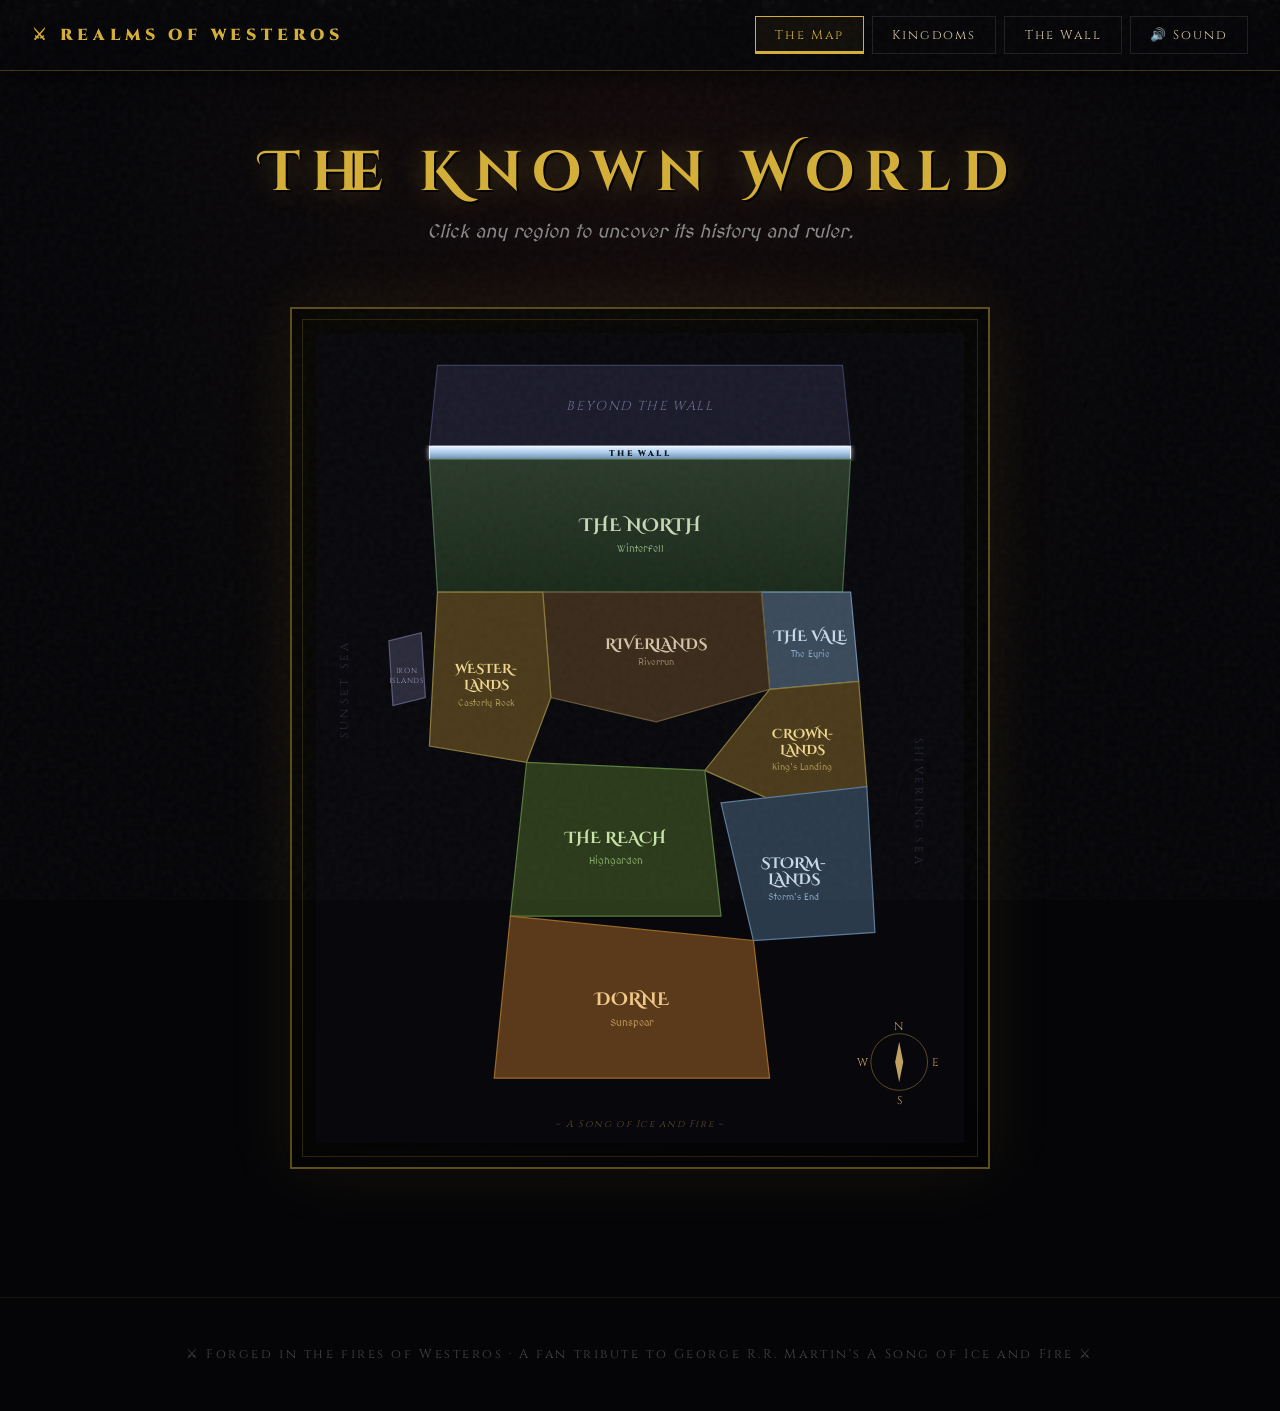
==== map.html @ ed0f96c6 "Upgrade: Added cinematic animations, 3D tilt, particles, and scroll reveals" ====
<!DOCTYPE html>
<html lang="en">
<head>
<meta charset="UTF-8">
<meta name="viewport" content="width=device-width, initial-scale=1.0">
<title>Realms of Westeros — Interactive Map</title>
<link rel="stylesheet" href="style.css">
<link href="https://fonts.googleapis.com/css2?family=Cinzel+Decorative:wght@400;700;900&family=Cinzel:wght@400;700&family=MedievalSharp&display=swap" rel="stylesheet">
</head>
<body class="main-page">

  <div class="film-grain"></div>
  <canvas id="particleCanvas"></canvas>

  <audio id="themeAudio" loop>
    <source src="theme.mp3" type="audio/mpeg">
  </audio>

  <header class="top-bar">
    <div class="brand">⚔ REALMS OF WESTEROS</div>
    <nav>
      <button data-section="map" class="nav-btn active">The Map</button>
      <button data-section="kingdoms" class="nav-btn">Kingdoms</button>
      <button data-section="wall" class="nav-btn">The Wall</button>
      <button id="muteBtn" class="nav-btn audio-btn">🔊 Sound</button>
    </nav>
  </header>

  <!-- MAP SECTION -->
  <section id="map" class="section active">
    <h2 class="section-title reveal">The Known World</h2>
    <p class="section-sub reveal">Click any region to uncover its history and ruler.</p>

    <div class="map-container reveal">
      <svg viewBox="0 0 800 1000" class="westeros-map">
        <defs>
          <linearGradient id="gradNorth" x1="0%" y1="0%" x2="0%" y2="100%">
            <stop offset="0%" stop-color="#2a3a2a" />
            <stop offset="100%" stop-color="#1a2a1a" />
          </linearGradient>
          <linearGradient id="gradWall" x1="0%" y1="0%" x2="0%" y2="100%">
            <stop offset="0%" stop-color="#e8f4ff" />
            <stop offset="50%" stop-color="#a8c8e8" />
            <stop offset="100%" stop-color="#6a8aaa" />
          </linearGradient>
          <filter id="glow">
            <feGaussianBlur stdDeviation="3" result="coloredBlur"/>
            <feMerge><feMergeNode in="coloredBlur"/><feMergeNode in="SourceGraphic"/></feMerge>
          </filter>
        </defs>

        <rect width="800" height="1000" fill="#08080c"/>
        <text x="40" y="500" fill="#2a2a3a" font-family="Cinzel" font-size="14" transform="rotate(-90 40 500)" letter-spacing="4">SUNSET SEA</text>
        <text x="740" y="500" fill="#2a2a3a" font-family="Cinzel" font-size="14" transform="rotate(90 740 500)" letter-spacing="4">SHIVERING SEA</text>

        <!-- BEYOND THE WALL -->
        <path class="region" data-kingdom="beyond" d="M 150,40 L 650,40 L 660,140 L 140,140 Z" fill="#1a1a2a" stroke="#3a3a5a" stroke-width="1.5"/>
        <text x="400" y="95" text-anchor="middle" fill="#6a6a8a" font-family="Cinzel" font-size="16" font-style="italic" letter-spacing="2">BEYOND THE WALL</text>

        <!-- THE WALL -->
        <rect class="region wall-marker" data-kingdom="wall" x="140" y="140" width="520" height="16" fill="url(#gradWall)" stroke="#fff" stroke-width="1" filter="url(#glow)"/>
        <text x="400" y="152" text-anchor="middle" fill="#0a1a2a" font-family="Cinzel" font-size="10" font-weight="900" letter-spacing="3">THE WALL</text>

        <!-- THE NORTH -->
        <path class="region" data-kingdom="north" d="M 140,156 L 660,156 L 650,320 L 150,320 Z" fill="url(#gradNorth)" stroke="#4a6a4a" stroke-width="1.5"/>
        <text x="400" y="245" text-anchor="middle" fill="#c8d8b8" font-family="Cinzel Decorative" font-size="22" font-weight="700">THE NORTH</text>
        <text x="400" y="270" text-anchor="middle" fill="#8aaa7a" font-family="MedievalSharp" font-size="12">Winterfell</text>

        <!-- IRON ISLANDS -->
        <path class="region" data-kingdom="iron" d="M 90,380 L 130,370 L 135,450 L 95,460 Z" fill="#2a2a3a" stroke="#5a5a7a" stroke-width="1.5"/>
        <text x="112" y="420" text-anchor="middle" fill="#9a9abb" font-family="Cinzel" font-size="9" letter-spacing="1">IRON</text>
        <text x="112" y="432" text-anchor="middle" fill="#9a9abb" font-family="Cinzel" font-size="9" letter-spacing="1">ISLANDS</text>

        <!-- THE VALE -->
        <path class="region" data-kingdom="vale" d="M 550,320 L 660,320 L 670,430 L 560,440 Z" fill="#3a4a5a" stroke="#6a8aaa" stroke-width="1.5"/>
        <text x="610" y="380" text-anchor="middle" fill="#c8d8e8" font-family="Cinzel Decorative" font-size="18" font-weight="700">THE VALE</text>
        <text x="610" y="400" text-anchor="middle" fill="#8aaacc" font-family="MedievalSharp" font-size="11">The Eyrie</text>

        <!-- THE RIVERLANDS -->
        <path class="region" data-kingdom="river" d="M 280,320 L 550,320 L 560,440 L 420,480 L 290,450 Z" fill="#3a2a1a" stroke="#6a5a3a" stroke-width="1.5"/>
        <text x="420" y="390" text-anchor="middle" fill="#d4c4a8" font-family="Cinzel Decorative" font-size="18" font-weight="700">RIVERLANDS</text>
        <text x="420" y="410" text-anchor="middle" fill="#9a8a6a" font-family="MedievalSharp" font-size="11">Riverrun</text>

        <!-- THE WESTERLANDS -->
        <path class="region" data-kingdom="west" d="M 150,320 L 280,320 L 290,450 L 260,530 L 140,510 Z" fill="#4a3a1a" stroke="#8a7a3a" stroke-width="1.5"/>
        <text x="210" y="420" text-anchor="middle" fill="#f0d890" font-family="Cinzel Decorative" font-size="16" font-weight="700">WESTER-</text>
        <text x="210" y="440" text-anchor="middle" fill="#f0d890" font-family="Cinzel Decorative" font-size="16" font-weight="700">LANDS</text>
        <text x="210" y="460" text-anchor="middle" fill="#b09a5a" font-family="MedievalSharp" font-size="11">Casterly Rock</text>

        <!-- THE CROWNLANDS -->
        <path class="region" data-kingdom="crown" d="M 560,440 L 670,430 L 680,560 L 570,580 L 480,540 Z" fill="#4a3a1a" stroke="#8a7a3a" stroke-width="1.5"/>
        <text x="600" y="500" text-anchor="middle" fill="#f0d890" font-family="Cinzel Decorative" font-size="16" font-weight="700">CROWN-</text>
        <text x="600" y="520" text-anchor="middle" fill="#f0d890" font-family="Cinzel Decorative" font-size="16" font-weight="700">LANDS</text>
        <text x="600" y="540" text-anchor="middle" fill="#b09a5a" font-family="MedievalSharp" font-size="11">King's Landing</text>

        <!-- THE REACH -->
        <path class="region" data-kingdom="reach" d="M 260,530 L 480,540 L 500,720 L 240,720 Z" fill="#2a3a1a" stroke="#5a7a3a" stroke-width="1.5"/>
        <text x="370" y="630" text-anchor="middle" fill="#c8e4a8" font-family="Cinzel Decorative" font-size="20" font-weight="700">THE REACH</text>
        <text x="370" y="655" text-anchor="middle" fill="#8aaa6a" font-family="MedievalSharp" font-size="12">Highgarden</text>

        <!-- THE STORMLANDS -->
        <path class="region" data-kingdom="storm" d="M 500,580 L 680,560 L 690,740 L 540,750 Z" fill="#2a3a4a" stroke="#5a7a9a" stroke-width="1.5"/>
        <text x="590" y="660" text-anchor="middle" fill="#c8d8e8" font-family="Cinzel Decorative" font-size="18" font-weight="700">STORM-</text>
        <text x="590" y="680" text-anchor="middle" fill="#c8d8e8" font-family="Cinzel Decorative" font-size="18" font-weight="700">LANDS</text>
        <text x="590" y="700" text-anchor="middle" fill="#8aaacc" font-family="MedievalSharp" font-size="11">Storm's End</text>

        <!-- DORNE -->
        <path class="region" data-kingdom="dorne" d="M 240,720 L 540,750 L 560,920 L 220,920 Z" fill="#5a3a1a" stroke="#9a6a2a" stroke-width="1.5"/>
        <text x="390" y="830" text-anchor="middle" fill="#f0c888" font-family="Cinzel Decorative" font-size="22" font-weight="700">DORNE</text>
        <text x="390" y="855" text-anchor="middle" fill="#c09a5a" font-family="MedievalSharp" font-size="12">Sunspear</text>

        <!-- Compass -->
        <g transform="translate(720,900)" class="compass">
          <circle r="35" fill="none" stroke="#6a5a2a" stroke-width="1"/>
          <text y="-40" text-anchor="middle" fill="#c0a060" font-family="Cinzel" font-size="14">N</text>
          <text y="52" text-anchor="middle" fill="#c0a060" font-family="Cinzel" font-size="14">S</text>
          <text x="-45" y="5" text-anchor="middle" fill="#c0a060" font-family="Cinzel" font-size="14">W</text>
          <text x="45" y="5" text-anchor="middle" fill="#c0a060" font-family="Cinzel" font-size="14">E</text>
          <path d="M 0,-25 L 5,0 L 0,25 L -5,0 Z" fill="#c0a060"/>
        </g>
        <text x="400" y="980" text-anchor="middle" fill="#5a4a2a" font-family="Cinzel" font-size="12" font-style="italic" letter-spacing="2">~ A Song of Ice and Fire ~</text>
      </svg>
    </div>
  </section>

  <!-- KINGDOMS SECTION -->
  <section id="kingdoms" class="section">
    <h2 class="section-title reveal">The Seven Kingdoms</h2>
    <p class="section-sub reveal">The great houses and their domains.</p>

    <div class="kingdoms-grid">
      <!-- Cards generated with 3D tilt class -->
      <div class="kingdom-card reveal" data-kingdom="north">
        <div class="card-sigil">🐺</div>
        <h3>The North</h3>
        <p class="house">House Stark</p>
        <p class="seat">Seat: Winterfell</p>
        <p class="words">"Winter is Coming"</p>
        <p class="desc">The largest of the Seven Kingdoms, a harsh land of snow-capped mountains and ancient forests. Ruled by <strong>King Bran the Broken</strong>.</p>
      </div>

      <div class="kingdom-card reveal" data-kingdom="vale">
        <div class="card-sigil">🦅</div>
        <h3>The Vale of Arryn</h3>
        <p class="house">House Arryn</p>
        <p class="seat">Seat: The Eyrie</p>
        <p class="words">"As High as Honor"</p>
        <p class="desc">A mountainous kingdom protected by the Giant's Lance. Ruled by <strong>Lord Robin Arryn</strong>, with Lady Sansa Stark as protector.</p>
      </div>

      <div class="kingdom-card reveal" data-kingdom="river">
        <div class="card-sigil">🐟</div>
        <h3>The Riverlands</h3>
        <p class="house">House Tully</p>
        <p class="seat">Seat: Riverrun</p>
        <p class="words">"Family, Duty, Honor"</p>
        <p class="desc">A fertile land of rivers, but with no natural borders — making it the battlefield of every war. Ruled by <strong>Lord Edmure Tully</strong>.</p>
      </div>

      <div class="kingdom-card reveal" data-kingdom="iron">
        <div class="card-sigil">🦑</div>
        <h3>The Iron Islands</h3>
        <p class="house">House Greyjoy</p>
        <p class="seat">Seat: Pyke</p>
        <p class="words">"We Do Not Sow"</p>
        <p class="desc">A harsh archipelago of raiders who worship the Drowned God. Ruled by <strong>Queen Yara Greyjoy</strong>.</p>
      </div>

      <div class="kingdom-card reveal" data-kingdom="west">
        <div class="card-sigil">🦁</div>
        <h3>The Westerlands</h3>
        <p class="house">House Lannister</p>
        <p class="seat">Seat: Casterly Rock</p>
        <p class="words">"Hear Me Roar!"</p>
        <p class="desc">A wealthy land of gold mines. After the fall of Tywin and Cersei, ruled by <strong>Lord Tyrion Lannister</strong>, Hand of the King.</p>
      </div>

      <div class="kingdom-card reveal" data-kingdom="crown">
        <div class="card-sigil">👑</div>
        <h3>The Crownlands</h3>
        <p class="house">The Iron Throne</p>
        <p class="seat">Seat: King's Landing</p>
        <p class="words">"Ours is the Fury"</p>
        <p class="desc">The lands surrounding the capital, ruled directly from the Iron Throne by <strong>King Bran the Broken</strong>.</p>
      </div>

      <div class="kingdom-card reveal" data-kingdom="reach">
        <div class="card-sigil">🌹</div>
        <h3>The Reach</h3>
        <p class="house">House Baratheon (new)</p>
        <p class="seat">Seat: Highgarden</p>
        <p class="words">"Growing Strong"</p>
        <p class="desc">The most fertile and populous kingdom. Now ruled by <strong>Lord Gendry Baratheon</strong>, legitimized by royal decree.</p>
      </div>

      <div class="kingdom-card reveal" data-kingdom="storm">
        <div class="card-sigil">🦌</div>
        <h3>The Stormlands</h3>
        <p class="house">House Baratheon</p>
        <p class="seat">Seat: Storm's End</p>
        <p class="words">"Ours is the Fury"</p>
        <p class="desc">A land of fierce storms and proud warriors. Ruled by <strong>Lord Gendry Baratheon</strong>.</p>
      </div>

      <div class="kingdom-card reveal" data-kingdom="dorne">
        <div class="card-sigil">☀️</div>
        <h3>Dorne</h3>
        <p class="house">House Martell</p>
        <p class="seat">Seat: Sunspear</p>
        <p class="words">"Unbowed, Unbent, Unbroken"</p>
        <p class="desc">The southernmost kingdom of deserts and passion. The Martell line continues through an unknown heir after the wars.</p>
      </div>
    </div>
  </section>

  <!-- THE WALL SECTION -->
  <section id="wall" class="section">
    <h2 class="section-title reveal">The Wall</h2>
    <p class="section-sub reveal">"Night gathers, and now my watch begins."</p>

    <div class="wall-hero reveal">
      <div class="wall-visual">
        <div class="ice-block"></div>
        <div class="ice-block"></div>
        <div class="ice-block"></div>
        <div class="ice-block"></div>
        <div class="ice-block"></div>
      </div>
      <div class="wall-stats">
        <div class="stat"><span>300</span> miles long</div>
        <div class="stat"><span>700</span> feet tall</div>
        <div class="stat"><span>8,000</span> years old</div>
        <div class="stat"><span>19</span> castles</div>
      </div>
    </div>

    <div class="wall-content">
      <div class="wall-chapter reveal">
        <h3>⚔ The Origin</h3>
        <p>Raised roughly <strong>8,000 years ago</strong> at the end of the Long Night. Legend says it was built by <strong>Bran the Builder</strong> with the aid of giants and the children of the forest, infused with ancient magic to repel the Others.</p>
      </div>

      <div class="wall-chapter reveal">
        <h3>🏰 The Night's Watch</h3>
        <p>A sworn brotherhood taking the oath: <em>"I shall live and die at my post... I am the sword in the darkness... the shield that guards the realms of men."</em> They wear only black, hold no lands, and father no children.</p>
      </div>

      <div class="wall-chapter reveal">
        <h3>🗡 The Castles</h3>
        <ul>
          <li><strong>Castle Black:</strong> The headquarters at the midpoint.</li>
          <li><strong>Eastwatch-by-the-Sea:</strong> The easternmost active castle.</li>
          <li><strong>Shadow Tower:</strong> The westernmost active castle.</li>
        </ul>
      </div>

      <div class="wall-chapter reveal">
        <h3>🐉 The Great War & Beyond</h3>
        <p>The Night King breached the Wall at Eastwatch using the dragon Viserion. After Arya Stark slew the Night King, the Wall's purpose changed. <strong>Jon Snow</strong> now leads the Free Folk back into the true north, free at last.</p>
        <p class="oath">"I am the watcher on the walls. I am the fire that burns against the cold, the light that brings the dawn, the horn that wakes the sleepers, the shield that guards the realms of men."</p>
      </div>
    </div>
  </section>

  <!-- INFO PANEL -->
  <div id="infoPanel" class="info-panel hidden">
    <button class="close-btn" onclick="closePanel()">✕</button>
    <div id="panelContent"></div>
  </div>

  <footer>
    <p>⚔ Forged in the fires of Westeros · A fan tribute to George R.R. Martin's A Song of Ice and Fire ⚔</p>
  </footer>

  <script src="script.js"></script>
</body>
</html>
---- style.css ----
/* ============ GLOBAL & VARIABLES ============ */
* { margin: 0; padding: 0; box-sizing: border-box; }

:root {
  --gold: #d4af37;
  --gold-bright: #f0d878;
  --blood: #8a1c1c;
  --dark: #050508;
  --dark-2: #0e0e12;
  --dark-3: #16161d;
  --parchment: #d4c4a0;
  --steel: #8a9ab0;
  --ice: #c8e4ff;
  --ease-premium: cubic-bezier(0.22, 1, 0.36, 1);
}

body {
  background: var(--dark);
  color: var(--parchment);
  font-family: 'Cinzel', serif;
  overflow-x: hidden;
  min-height: 100vh;
  cursor: default;
}

/* Film Grain Overlay */
.film-grain {
  position: fixed;
  inset: 0;
  pointer-events: none;
  z-index: 9999;
  opacity: 0.04;
  background-image: url("data:image/svg+xml,%3Csvg viewBox='0 0 200 200' xmlns='http://www.w3.org/2000/svg'%3E%3Cfilter id='noise'%3E%3CfeTurbulence type='fractalNoise' baseFrequency='0.8' numOctaves='3' stitchTiles='stitch'/%3E%3C/filter%3E%3Crect width='100%25' height='100%25' filter='url(%23noise)'/%3E%3C/svg%3E");
}

/* Custom Scrollbar */
::-webkit-scrollbar { width: 8px; }
::-webkit-scrollbar-track { background: var(--dark); }
::-webkit-scrollbar-thumb { background: var(--gold); border-radius: 4px; }
::-webkit-scrollbar-thumb:hover { background: var(--gold-bright); }

/* ============ LANDING PAGE ============ */
body.landing {
  background: radial-gradient(ellipse at center, #1a0a0a 0%, #000 80%);
  display: flex;
  align-items: center;
  justify-content: center;
  min-height: 100vh;
  position: relative;
  overflow: hidden;
}

#emberCanvas {
  position: absolute;
  inset: 0;
  z-index: 1;
  pointer-events: none;
}

.landing-content {
  text-align: center;
  z-index: 2;
  padding: 2rem;
  animation: fadeInUp 2s var(--ease-premium);
}

@keyframes fadeInUp {
  from { opacity: 0; transform: translateY(60px); }
  to { opacity: 1; transform: translateY(0); }
}

.sigil-container {
  position: relative;
  width: 120px;
  height: 120px;
  margin: 0 auto 2rem;
  display: flex;
  align-items: center;
  justify-content: center;
}

.sigil {
  font-size: 4rem;
  color: var(--gold);
  text-shadow: 0 0 40px rgba(212, 175, 55, 0.6);
  animation: pulse 4s ease-in-out infinite;
  z-index: 2;
}

.sigil-ring {
  position: absolute;
  inset: 0;
  border: 2px solid rgba(212, 175, 55, 0.3);
  border-radius: 50%;
  animation: spin 15s linear infinite;
}

.sigil-ring.delay {
  inset: -15px;
  border-color: rgba(212, 175, 55, 0.15);
  animation: spin 25s linear infinite reverse;
}

@keyframes spin { to { transform: rotate(360deg); } }
@keyframes pulse {
  0%, 100% { transform: scale(1); opacity: 1; }
  50% { transform: scale(1.08); opacity: 0.85; }
}

.title-main {
  font-family: 'Cinzel Decorative', serif;
  font-size: clamp(2.5rem, 8vw, 6rem);
  font-weight: 900;
  color: var(--gold);
  letter-spacing: 0.2em;
  text-shadow: 0 0 30px rgba(212, 175, 55, 0.4), 4px 4px 0 #000;
  margin-bottom: 0.5rem;
  line-height: 1.1;
}

.title-sub {
  font-size: clamp(1rem, 3vw, 1.6rem);
  color: var(--parchment);
  letter-spacing: 0.6em;
  font-weight: 400;
  margin-bottom: 2rem;
  opacity: 0.8;
}

.motto {
  font-family: 'MedievalSharp', cursive;
  font-style: italic;
  font-size: 1.3rem;
  color: #aaa;
  margin-bottom: 3.5rem;
  max-width: 600px;
  margin-left: auto;
  margin-right: auto;
  text-shadow: 0 2px 4px rgba(0,0,0,0.8);
}

.enter-btn {
  display: inline-flex;
  flex-direction: column;
  align-items: center;
  padding: 1.2rem 3.5rem;
  border: 1px solid var(--gold);
  color: var(--gold);
  text-decoration: none;
  font-size: 1.1rem;
  letter-spacing: 0.4em;
  background: rgba(212, 175, 55, 0.05);
  position: relative;
  transition: all 0.5s var(--ease-premium);
  overflow: hidden;
}

.enter-btn::before {
  content: '';
  position: absolute;
  inset: 0;
  background: linear-gradient(90deg, transparent, rgba(212, 175, 55, 0.2), transparent);
  transform: translateX(-100%);
  transition: transform 0.8s var(--ease-premium);
}

.enter-btn:hover {
  background: rgba(212, 175, 55, 0.15);
  color: var(--gold-bright);
  box-shadow: 0 0 40px rgba(212, 175, 55, 0.3), inset 0 0 20px rgba(212, 175, 55, 0.1);
  transform: translateY(-3px);
  border-color: var(--gold-bright);
}

.enter-btn:hover::before { transform: translateX(100%); }

.sword-divider {
  margin-top: 0.8rem;
  color: var(--gold);
  font-size: 1.2rem;
  letter-spacing: 0.5em;
}

.houses-strip {
  margin-top: 5rem;
  color: #555;
  letter-spacing: 0.3em;
  font-size: 0.75rem;
}

.houses-strip span {
  margin: 0 0.6rem;
  transition: all 0.3s;
  cursor: default;
}

.houses-strip span:hover {
  color: var(--gold);
  text-shadow: 0 0 10px rgba(212, 175, 55, 0.5);
}

/* ============ MAIN PAGE ============ */
body.main-page {
  background: radial-gradient(ellipse at top, #120a0a 0%, #050508 60%);
}

#particleCanvas {
  position: fixed;
  inset: 0;
  pointer-events: none;
  z-index: 0;
}

.top-bar {
  position: sticky;
  top: 0;
  z-index: 100;
  background: rgba(5, 5, 8, 0.85);
  backdrop-filter: blur(12px);
  border-bottom: 1px solid rgba(212, 175, 55, 0.3);
  padding: 1rem 2rem;
  display: flex;
  justify-content: space-between;
  align-items: center;
  flex-wrap: wrap;
  gap: 1rem;
  box-shadow: 0 4px 30px rgba(0,0,0,0.8);
}

.brand {
  color: var(--gold);
  font-weight: 900;
  letter-spacing: 0.3em;
  font-size: 1rem;
}

nav { display: flex; gap: 0.5rem; flex-wrap: wrap; }

.nav-btn {
  background: transparent;
  border: 1px solid rgba(255,255,255,0.1);
  color: var(--parchment);
  padding: 0.6rem 1.2rem;
  font-family: 'Cinzel', serif;
  font-size: 0.8rem;
  letter-spacing: 0.15em;
  cursor: pointer;
  transition: all 0.3s var(--ease-premium);
  position: relative;
  overflow: hidden;
}

.nav-btn::after {
  content: '';
  position: absolute;
  bottom: 0; left: 0; width: 0; height: 2px;
  background: var(--gold);
  transition: width 0.3s var(--ease-premium);
}

.nav-btn:hover, .nav-btn.active {
  color: var(--gold);
  border-color: var(--gold);
  background: rgba(212, 175, 55, 0.05);
}

.nav-btn:hover::after, .nav-btn.active::after { width: 100%; }

/* ============ SECTIONS & SCROLL REVEAL ============ */
.section {
  display: none;
  padding: 4rem 2rem;
  max-width: 1400px;
  margin: 0 auto;
  position: relative;
  z-index: 1;
}

.section.active { display: block; animation: fadeIn 0.8s var(--ease-premium); }

@keyframes fadeIn { from { opacity: 0; } to { opacity: 1; } }

.section-title {
  text-align: center;
  font-family: 'Cinzel Decorative', serif;
  font-size: clamp(2rem, 5vw, 3.5rem);
  color: var(--gold);
  letter-spacing: 0.2em;
  margin-bottom: 0.5rem;
  text-shadow: 2px 2px 0 #000, 0 0 30px rgba(212, 175, 55, 0.3);
}

.section-sub {
  text-align: center;
  font-family: 'MedievalSharp', cursive;
  font-style: italic;
  color: #888;
  margin-bottom: 4rem;
  font-size: 1.2rem;
}

.reveal {
  opacity: 0;
  transform: translateY(40px);
  transition: all 0.8s var(--ease-premium);
}

.reveal.visible {
  opacity: 1;
  transform: translateY(0);
}

/* ============ MAP ============ */
.map-container {
  max-width: 700px;
  margin: 0 auto;
  background: linear-gradient(135deg, #12100a 0%, #08080a 100%);
  border: 2px solid rgba(212, 175, 55, 0.4);
  padding: 1.5rem;
  box-shadow: 0 0 60px rgba(212, 175, 55, 0.1), inset 0 0 80px rgba(0,0,0,0.9);
  position: relative;
}

.map-container::before {
  content: '';
  position: absolute;
  inset: 10px;
  border: 1px solid rgba(212, 175, 55, 0.2);
  pointer-events: none;
}

.westeros-map {
  width: 100%;
  height: auto;
  display: block;
  filter: drop-shadow(0 0 15px rgba(0,0,0,0.9));
}

.region {
  cursor: pointer;
  transition: all 0.4s var(--ease-premium);
}

.region:hover {
  filter: brightness(1.4) drop-shadow(0 0 12px var(--gold));
  stroke: var(--gold) !important;
  stroke-width: 2.5 !important;
  transform-origin: center;
}

.wall-marker:hover {
  filter: brightness(1.5) drop-shadow(0 0 20px #fff);
}

.compass { animation: spin 60s linear infinite; }

/* ============ KINGDOMS GRID (3D TILT) ============ */
.kingdoms-grid {
  display: grid;
  grid-template-columns: repeat(auto-fit, minmax(320px, 1fr));
  gap: 2.5rem;
  margin-top: 2rem;
  perspective: 1000px;
}

.kingdom-card {
  background: linear-gradient(145deg, rgba(20, 18, 12, 0.9), rgba(8, 8, 10, 0.95));
  border: 1px solid rgba(212, 175, 55, 0.3);
  padding: 2.5rem 2rem;
  position: relative;
  transition: transform 0.1s, box-shadow 0.4s var(--ease-premium), border-color 0.4s;
  transform-style: preserve-3d;
  backdrop-filter: blur(5px);
}

.kingdom-card::before {
  content: '';
  position: absolute;
  top: 12px; left: 12px; right: 12px; bottom: 12px;
  border: 1px solid rgba(212, 175, 55, 0.15);
  pointer-events: none;
  transition: border-color 0.4s;
}

.kingdom-card:hover {
  box-shadow: 0 20px 50px rgba(0,0,0,0.6), 0 0 30px rgba(212, 175, 55, 0.15);
  border-color: var(--gold);
}

.kingdom-card:hover::before { border-color: rgba(212, 175, 55, 0.4); }

.card-sigil {
  font-size: 3.5rem;
  text-align: center;
  margin-bottom: 1.5rem;
  filter: drop-shadow(0 0 15px rgba(212, 175, 55, 0.4));
  transform: translateZ(20px);
}

.kingdom-card h3 {
  color: var(--gold);
  font-family: 'Cinzel Decorative', serif;
  font-size: 1.5rem;
  text-align: center;
  letter-spacing: 0.15em;
  margin-bottom: 0.5rem;
  transform: translateZ(15px);
}

.kingdom-card .house {
  color: var(--gold-bright);
  text-align: center;
  font-weight: 700;
  margin-bottom: 0.3rem;
  transform: translateZ(10px);
}

.kingdom-card .seat {
  color: #999;
  text-align: center;
  font-size: 0.9rem;
  font-style: italic;
  margin-bottom: 0.8rem;
  transform: translateZ(10px);
}

.kingdom-card .words {
  color: var(--blood);
  text-align: center;
  font-family: 'MedievalSharp', cursive;
  font-style: italic;
  margin-bottom: 1.5rem;
  font-size: 1rem;
  transform: translateZ(10px);
}

.kingdom-card .desc {
  color: var(--parchment);
  font-family: 'MedievalSharp', cursive;
  line-height: 1.7;
  font-size: 0.95rem;
  transform: translateZ(5px);
}

/* ============ THE WALL ============ */
.wall-hero {
  max-width: 900px;
  margin: 0 auto 4rem;
  background: linear-gradient(180deg, #0a1525 0%, #02050a 100%);
  border: 1px solid rgba(138, 154, 176, 0.4);
  padding: 3rem 2rem;
  position: relative;
  overflow: hidden;
  box-shadow: 0 0 50px rgba(138, 154, 176, 0.1);
}

.wall-hero::before {
  content: '';
  position: absolute;
  inset: 0;
  background: linear-gradient(180deg, transparent 0%, rgba(200, 228, 255, 0.03) 50%, transparent 100%);
  animation: iceSweep 6s ease-in-out infinite;
}

@keyframes iceSweep {
  0%, 100% { transform: translateY(-100%); }
  50% { transform: translateY(100%); }
}

.wall-visual {
  display: flex;
  justify-content: center;
  gap: 3px;
  margin-bottom: 3rem;
  height: 160px;
  align-items: flex-end;
}

.ice-block {
  width: 70px;
  background: linear-gradient(180deg, #e8f4ff 0%, #a8c8e8 30%, #6a8aaa 70%, #2a4a6a 100%);
  border: 1px solid rgba(200, 228, 255, 0.4);
  box-shadow: inset 0 0 30px rgba(255,255,255,0.3), 0 0 20px rgba(168, 200, 232, 0.2);
  animation: iceShimmer 4s ease-in-out infinite;
}

.ice-block:nth-child(1) { height: 100%; animation-delay: 0s; }
.ice-block:nth-child(2) { height: 130%; animation-delay: 0.3s; }
.ice-block:nth-child(3) { height: 150%; animation-delay: 0.6s; }
.ice-block:nth-child(4) { height: 130%; animation-delay: 0.9s; }
.ice-block:nth-child(5) { height: 100%; animation-delay: 1.2s; }

@keyframes iceShimmer {
  0%, 100% { filter: brightness(1); }
  50% { filter: brightness(1.3); }
}

.wall-stats {
  display: grid;
  grid-template-columns: repeat(auto-fit, minmax(140px, 1fr));
  gap: 1.5rem;
  text-align: center;
}

.stat {
  padding: 1.5rem 1rem;
  border: 1px solid rgba(138, 154, 176, 0.3);
  background: rgba(0,0,0,0.4);
  backdrop-filter: blur(5px);
  transition: all 0.3s;
}

.stat:hover {
  border-color: var(--ice);
  box-shadow: 0 0 20px rgba(200, 228, 255, 0.1);
}

.stat span {
  display: block;
  font-size: 2.5rem;
  color: var(--ice);
  font-weight: 900;
  text-shadow: 0 0 15px rgba(200, 228, 255, 0.6);
  margin-bottom: 0.5rem;
  font-family: 'Cinzel Decorative', serif;
}

.stat {
  color: #8aaacc;
  font-size: 0.9rem;
  letter-spacing: 0.15em;
}

.wall-content { max-width: 900px; margin: 0 auto; }

.wall-chapter {
  background: linear-gradient(135deg, rgba(10, 26, 42, 0.6), rgba(0, 0, 0, 0.8));
  border-left: 3px solid var(--steel);
  padding: 2.5rem;
  margin-bottom: 2rem;
  position: relative;
  backdrop-filter: blur(5px);
  border: 1px solid rgba(138, 154, 176, 0.2);
  border-left: 3px solid var(--steel);
}

.wall-chapter h3 {
  color: var(--ice);
  font-family: 'Cinzel Decorative', serif;
  font-size: 1.6rem;
  letter-spacing: 0.15em;
  margin-bottom: 1.2rem;
}

.wall-chapter p {
  color: var(--parchment);
  font-family: 'MedievalSharp', cursive;
  line-height: 1.9;
  margin-bottom: 1rem;
  font-size: 1.05rem;
}

.wall-chapter ul { list-style: none; margin: 1.5rem 0; }

.wall-chapter li {
  padding: 0.6rem 0 0.6rem 2rem;
  position: relative;
  color: var(--parchment);
  font-family: 'MedievalSharp', cursive;
  font-size: 1.05rem;
}

.wall-chapter li::before {
  content: '⚔';
  position: absolute;
  left: 0;
  color: var(--gold);
}

.oath {
  font-style: italic;
  color: var(--ice) !important;
  border-top: 1px solid rgba(138, 154, 176, 0.3);
  border-bottom: 1px solid rgba(138, 154, 176, 0.3);
  padding: 1.5rem 0;
  margin-top: 1.5rem;
  text-align: center;
  font-size: 1.1rem;
  letter-spacing: 0.05em;
}

/* ============ INFO PANEL ============ */
.info-panel {
  position: fixed;
  top: 50%;
  left: 50%;
  transform: translate(-50%, -50%) scale(0.9);
  background: linear-gradient(145deg, #14120c, #08080a);
  border: 2px solid var(--gold);
  padding: 3rem;
  max-width: 500px;
  width: 90%;
  z-index: 200;
  box-shadow: 0 0 80px rgba(212, 175, 55, 0.3), 0 20px 60px rgba(0,0,0,0.9);
  animation: panelIn 0.5s var(--ease-premium) forwards;
  backdrop-filter: blur(15px);
}

.info-panel.hidden { display: none; }

@keyframes panelIn {
  to { opacity: 1; transform: translate(-50%, -50%) scale(1); }
}

.close-btn {
  position: absolute;
  top: 1rem;
  right: 1rem;
  background: transparent;
  border: 1px solid rgba(212, 175, 55, 0.3);
  color: var(--gold);
  width: 36px;
  height: 36px;
  font-size: 1.2rem;
  cursor: pointer;
  transition: all 0.3s;
  display: flex;
  align-items: center;
  justify-content: center;
}

.close-btn:hover {
  background: var(--gold);
  color: #000;
}

/* ============ FOOTER ============ */
footer {
  text-align: center;
  padding: 3rem 2rem;
  color: #444;
  border-top: 1px solid rgba(212, 175, 55, 0.1);
  margin-top: 4rem;
  font-size: 0.8rem;
  letter-spacing: 0.2em;
  position: relative;
  z-index: 1;
}

/* ============ RESPONSIVE ============ */
@media (max-width: 768px) {
  .top-bar { flex-direction: column; padding: 1rem; }
  .kingdoms-grid { grid-template-columns: 1fr; }
  .section { padding: 2rem 1rem; }
  .wall-visual { height: 100px; }
  .ice-block { width: 40px; }
}
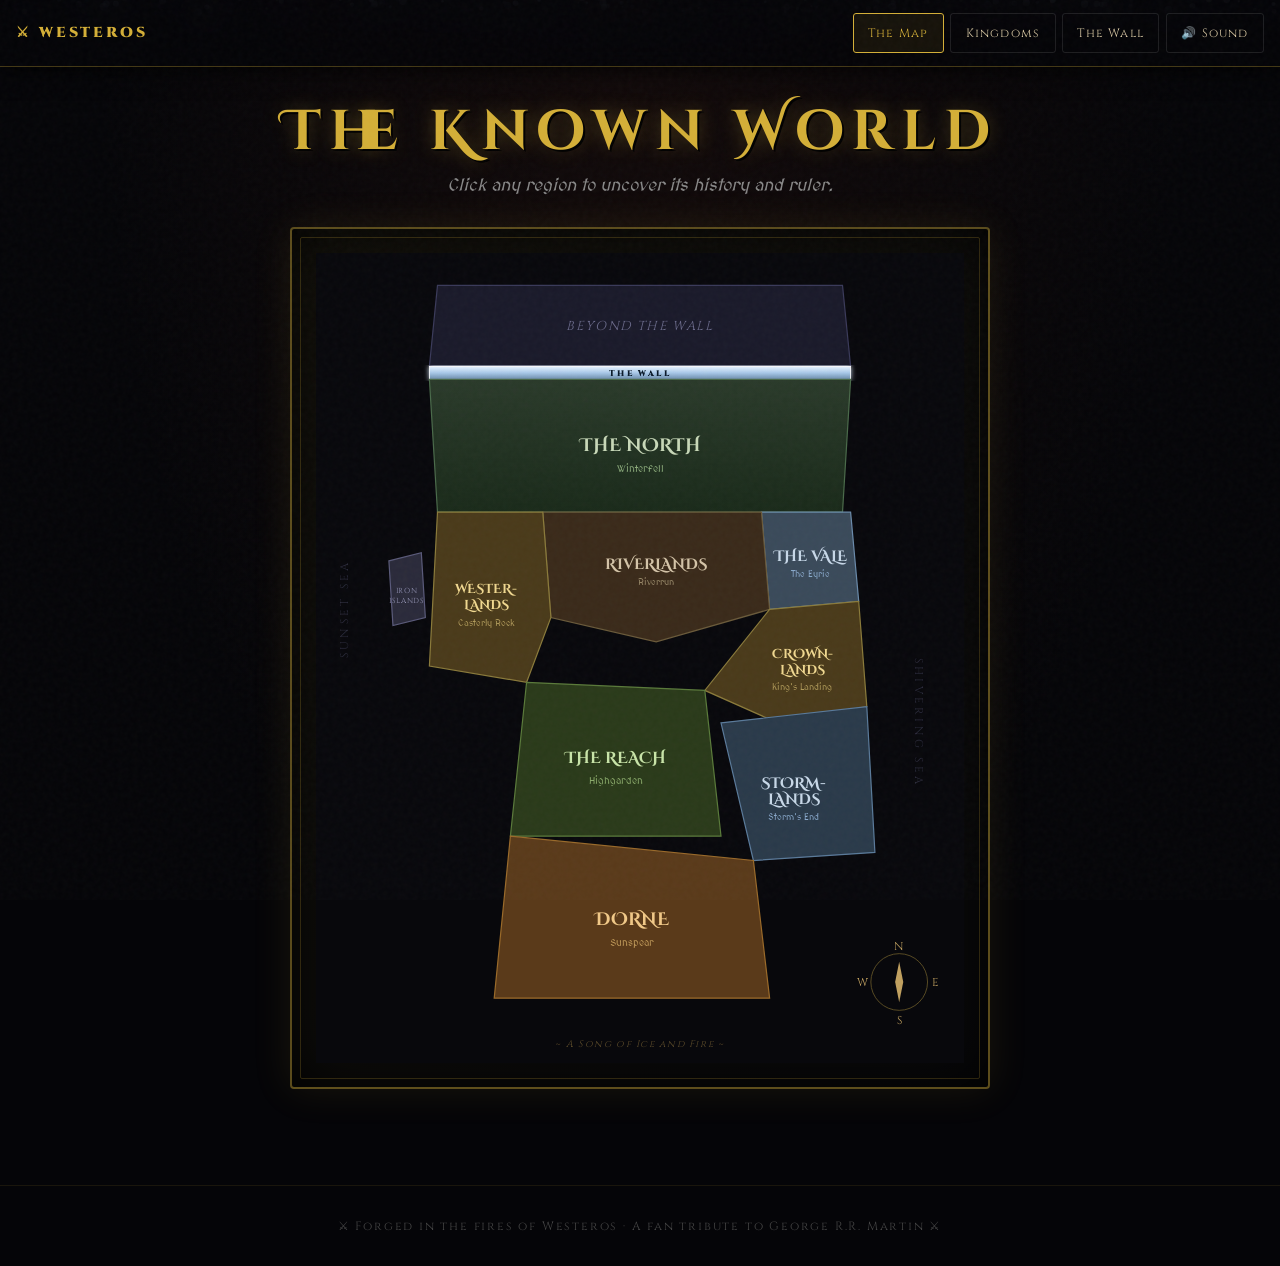
==== commit 74db22f3: "Mobile UI overhaul: hamburger menu, bottom sheets, list view, performance" ====
--- a/map.html
+++ b/map.html
@@ -2,7 +2,8 @@
 <html lang="en">
 <head>
 <meta charset="UTF-8">
-<meta name="viewport" content="width=device-width, initial-scale=1.0">
+<meta name="viewport" content="width=device-width, initial-scale=1.0, maximum-scale=5.0">
+<meta name="theme-color" content="#050508">
 <title>Realms of Westeros — Interactive Map</title>
 <link rel="stylesheet" href="style.css">
 <link href="https://fonts.googleapis.com/css2?family=Cinzel+Decorative:wght@400;700;900&family=Cinzel:wght@400;700&family=MedievalSharp&display=swap" rel="stylesheet">
@@ -17,8 +18,11 @@
   </audio>
 
   <header class="top-bar">
-    <div class="brand">⚔ REALMS OF WESTEROS</div>
-    <nav>
+    <div class="brand">⚔ WESTEROS</div>
+    <button class="hamburger" id="hamburgerBtn" aria-label="Menu">
+      <span></span><span></span><span></span>
+    </button>
+    <nav class="nav-menu" id="navMenu">
       <button data-section="map" class="nav-btn active">The Map</button>
       <button data-section="kingdoms" class="nav-btn">Kingdoms</button>
       <button data-section="wall" class="nav-btn">The Wall</button>
@@ -31,85 +35,72 @@
     <h2 class="section-title reveal">The Known World</h2>
     <p class="section-sub reveal">Click any region to uncover its history and ruler.</p>
 
-    <div class="map-container reveal">
+    <button class="view-toggle reveal" id="viewToggle">
+      <span class="toggle-icon">☰</span>
+      <span class="toggle-text">Switch to List View</span>
+    </button>
+
+    <div class="map-container reveal" id="mapContainer">
       <svg viewBox="0 0 800 1000" class="westeros-map">
         <defs>
           <linearGradient id="gradNorth" x1="0%" y1="0%" x2="0%" y2="100%">
-            <stop offset="0%" stop-color="#2a3a2a" />
-            <stop offset="100%" stop-color="#1a2a1a" />
+            <stop offset="0%" stop-color="#2a3a2a" /><stop offset="100%" stop-color="#1a2a1a" />
           </linearGradient>
           <linearGradient id="gradWall" x1="0%" y1="0%" x2="0%" y2="100%">
-            <stop offset="0%" stop-color="#e8f4ff" />
-            <stop offset="50%" stop-color="#a8c8e8" />
-            <stop offset="100%" stop-color="#6a8aaa" />
+            <stop offset="0%" stop-color="#e8f4ff" /><stop offset="50%" stop-color="#a8c8e8" /><stop offset="100%" stop-color="#6a8aaa" />
           </linearGradient>
-          <filter id="glow">
-            <feGaussianBlur stdDeviation="3" result="coloredBlur"/>
-            <feMerge><feMergeNode in="coloredBlur"/><feMergeNode in="SourceGraphic"/></feMerge>
-          </filter>
+          <filter id="glow"><feGaussianBlur stdDeviation="3" result="coloredBlur"/><feMerge><feMergeNode in="coloredBlur"/><feMergeNode in="SourceGraphic"/></feMerge></filter>
         </defs>
 
         <rect width="800" height="1000" fill="#08080c"/>
         <text x="40" y="500" fill="#2a2a3a" font-family="Cinzel" font-size="14" transform="rotate(-90 40 500)" letter-spacing="4">SUNSET SEA</text>
         <text x="740" y="500" fill="#2a2a3a" font-family="Cinzel" font-size="14" transform="rotate(90 740 500)" letter-spacing="4">SHIVERING SEA</text>
 
-        <!-- BEYOND THE WALL -->
         <path class="region" data-kingdom="beyond" d="M 150,40 L 650,40 L 660,140 L 140,140 Z" fill="#1a1a2a" stroke="#3a3a5a" stroke-width="1.5"/>
         <text x="400" y="95" text-anchor="middle" fill="#6a6a8a" font-family="Cinzel" font-size="16" font-style="italic" letter-spacing="2">BEYOND THE WALL</text>
 
-        <!-- THE WALL -->
         <rect class="region wall-marker" data-kingdom="wall" x="140" y="140" width="520" height="16" fill="url(#gradWall)" stroke="#fff" stroke-width="1" filter="url(#glow)"/>
         <text x="400" y="152" text-anchor="middle" fill="#0a1a2a" font-family="Cinzel" font-size="10" font-weight="900" letter-spacing="3">THE WALL</text>
 
-        <!-- THE NORTH -->
         <path class="region" data-kingdom="north" d="M 140,156 L 660,156 L 650,320 L 150,320 Z" fill="url(#gradNorth)" stroke="#4a6a4a" stroke-width="1.5"/>
         <text x="400" y="245" text-anchor="middle" fill="#c8d8b8" font-family="Cinzel Decorative" font-size="22" font-weight="700">THE NORTH</text>
         <text x="400" y="270" text-anchor="middle" fill="#8aaa7a" font-family="MedievalSharp" font-size="12">Winterfell</text>
 
-        <!-- IRON ISLANDS -->
         <path class="region" data-kingdom="iron" d="M 90,380 L 130,370 L 135,450 L 95,460 Z" fill="#2a2a3a" stroke="#5a5a7a" stroke-width="1.5"/>
         <text x="112" y="420" text-anchor="middle" fill="#9a9abb" font-family="Cinzel" font-size="9" letter-spacing="1">IRON</text>
         <text x="112" y="432" text-anchor="middle" fill="#9a9abb" font-family="Cinzel" font-size="9" letter-spacing="1">ISLANDS</text>
 
-        <!-- THE VALE -->
         <path class="region" data-kingdom="vale" d="M 550,320 L 660,320 L 670,430 L 560,440 Z" fill="#3a4a5a" stroke="#6a8aaa" stroke-width="1.5"/>
         <text x="610" y="380" text-anchor="middle" fill="#c8d8e8" font-family="Cinzel Decorative" font-size="18" font-weight="700">THE VALE</text>
         <text x="610" y="400" text-anchor="middle" fill="#8aaacc" font-family="MedievalSharp" font-size="11">The Eyrie</text>
 
-        <!-- THE RIVERLANDS -->
         <path class="region" data-kingdom="river" d="M 280,320 L 550,320 L 560,440 L 420,480 L 290,450 Z" fill="#3a2a1a" stroke="#6a5a3a" stroke-width="1.5"/>
         <text x="420" y="390" text-anchor="middle" fill="#d4c4a8" font-family="Cinzel Decorative" font-size="18" font-weight="700">RIVERLANDS</text>
         <text x="420" y="410" text-anchor="middle" fill="#9a8a6a" font-family="MedievalSharp" font-size="11">Riverrun</text>
 
-        <!-- THE WESTERLANDS -->
         <path class="region" data-kingdom="west" d="M 150,320 L 280,320 L 290,450 L 260,530 L 140,510 Z" fill="#4a3a1a" stroke="#8a7a3a" stroke-width="1.5"/>
         <text x="210" y="420" text-anchor="middle" fill="#f0d890" font-family="Cinzel Decorative" font-size="16" font-weight="700">WESTER-</text>
         <text x="210" y="440" text-anchor="middle" fill="#f0d890" font-family="Cinzel Decorative" font-size="16" font-weight="700">LANDS</text>
         <text x="210" y="460" text-anchor="middle" fill="#b09a5a" font-family="MedievalSharp" font-size="11">Casterly Rock</text>
 
-        <!-- THE CROWNLANDS -->
         <path class="region" data-kingdom="crown" d="M 560,440 L 670,430 L 680,560 L 570,580 L 480,540 Z" fill="#4a3a1a" stroke="#8a7a3a" stroke-width="1.5"/>
         <text x="600" y="500" text-anchor="middle" fill="#f0d890" font-family="Cinzel Decorative" font-size="16" font-weight="700">CROWN-</text>
         <text x="600" y="520" text-anchor="middle" fill="#f0d890" font-family="Cinzel Decorative" font-size="16" font-weight="700">LANDS</text>
         <text x="600" y="540" text-anchor="middle" fill="#b09a5a" font-family="MedievalSharp" font-size="11">King's Landing</text>
 
-        <!-- THE REACH -->
         <path class="region" data-kingdom="reach" d="M 260,530 L 480,540 L 500,720 L 240,720 Z" fill="#2a3a1a" stroke="#5a7a3a" stroke-width="1.5"/>
         <text x="370" y="630" text-anchor="middle" fill="#c8e4a8" font-family="Cinzel Decorative" font-size="20" font-weight="700">THE REACH</text>
         <text x="370" y="655" text-anchor="middle" fill="#8aaa6a" font-family="MedievalSharp" font-size="12">Highgarden</text>
 
-        <!-- THE STORMLANDS -->
         <path class="region" data-kingdom="storm" d="M 500,580 L 680,560 L 690,740 L 540,750 Z" fill="#2a3a4a" stroke="#5a7a9a" stroke-width="1.5"/>
         <text x="590" y="660" text-anchor="middle" fill="#c8d8e8" font-family="Cinzel Decorative" font-size="18" font-weight="700">STORM-</text>
         <text x="590" y="680" text-anchor="middle" fill="#c8d8e8" font-family="Cinzel Decorative" font-size="18" font-weight="700">LANDS</text>
         <text x="590" y="700" text-anchor="middle" fill="#8aaacc" font-family="MedievalSharp" font-size="11">Storm's End</text>
 
-        <!-- DORNE -->
         <path class="region" data-kingdom="dorne" d="M 240,720 L 540,750 L 560,920 L 220,920 Z" fill="#5a3a1a" stroke="#9a6a2a" stroke-width="1.5"/>
         <text x="390" y="830" text-anchor="middle" fill="#f0c888" font-family="Cinzel Decorative" font-size="22" font-weight="700">DORNE</text>
         <text x="390" y="855" text-anchor="middle" fill="#c09a5a" font-family="MedievalSharp" font-size="12">Sunspear</text>
 
-        <!-- Compass -->
         <g transform="translate(720,900)" class="compass">
           <circle r="35" fill="none" stroke="#6a5a2a" stroke-width="1"/>
           <text y="-40" text-anchor="middle" fill="#c0a060" font-family="Cinzel" font-size="14">N</text>
@@ -121,6 +112,21 @@
         <text x="400" y="980" text-anchor="middle" fill="#5a4a2a" font-family="Cinzel" font-size="12" font-style="italic" letter-spacing="2">~ A Song of Ice and Fire ~</text>
       </svg>
     </div>
+
+    <!-- List View Fallback for Mobile -->
+    <div class="list-view hidden" id="listView">
+      <div class="list-item" data-kingdom="beyond"><span class="list-sigil">❄️</span><div><strong>Beyond the Wall</strong><small>Free Folk</small></div></div>
+      <div class="list-item" data-kingdom="wall"><span class="list-sigil">🧊</span><div><strong>The Wall</strong><small>Night's Watch</small></div></div>
+      <div class="list-item" data-kingdom="north"><span class="list-sigil">🐺</span><div><strong>The North</strong><small>House Stark</small></div></div>
+      <div class="list-item" data-kingdom="iron"><span class="list-sigil">🦑</span><div><strong>Iron Islands</strong><small>House Greyjoy</small></div></div>
+      <div class="list-item" data-kingdom="vale"><span class="list-sigil">🦅</span><div><strong>The Vale</strong><small>House Arryn</small></div></div>
+      <div class="list-item" data-kingdom="river"><span class="list-sigil">🐟</span><div><strong>Riverlands</strong><small>House Tully</small></div></div>
+      <div class="list-item" data-kingdom="west"><span class="list-sigil">🦁</span><div><strong>Westerlands</strong><small>House Lannister</small></div></div>
+      <div class="list-item" data-kingdom="crown"><span class="list-sigil">👑</span><div><strong>Crownlands</strong><small>Iron Throne</small></div></div>
+      <div class="list-item" data-kingdom="reach"><span class="list-sigil">🌹</span><div><strong>The Reach</strong><small>House Baratheon</small></div></div>
+      <div class="list-item" data-kingdom="storm"><span class="list-sigil">🦌</span><div><strong>Stormlands</strong><small>House Baratheon</small></div></div>
+      <div class="list-item" data-kingdom="dorne"><span class="list-sigil">☀️</span><div><strong>Dorne</strong><small>House Martell</small></div></div>
+    </div>
   </section>
 
   <!-- KINGDOMS SECTION -->
@@ -129,87 +135,15 @@
     <p class="section-sub reveal">The great houses and their domains.</p>
 
     <div class="kingdoms-grid">
-      <!-- Cards generated with 3D tilt class -->
-      <div class="kingdom-card reveal" data-kingdom="north">
-        <div class="card-sigil">🐺</div>
-        <h3>The North</h3>
-        <p class="house">House Stark</p>
-        <p class="seat">Seat: Winterfell</p>
-        <p class="words">"Winter is Coming"</p>
-        <p class="desc">The largest of the Seven Kingdoms, a harsh land of snow-capped mountains and ancient forests. Ruled by <strong>King Bran the Broken</strong>.</p>
-      </div>
-
-      <div class="kingdom-card reveal" data-kingdom="vale">
-        <div class="card-sigil">🦅</div>
-        <h3>The Vale of Arryn</h3>
-        <p class="house">House Arryn</p>
-        <p class="seat">Seat: The Eyrie</p>
-        <p class="words">"As High as Honor"</p>
-        <p class="desc">A mountainous kingdom protected by the Giant's Lance. Ruled by <strong>Lord Robin Arryn</strong>, with Lady Sansa Stark as protector.</p>
-      </div>
-
-      <div class="kingdom-card reveal" data-kingdom="river">
-        <div class="card-sigil">🐟</div>
-        <h3>The Riverlands</h3>
-        <p class="house">House Tully</p>
-        <p class="seat">Seat: Riverrun</p>
-        <p class="words">"Family, Duty, Honor"</p>
-        <p class="desc">A fertile land of rivers, but with no natural borders — making it the battlefield of every war. Ruled by <strong>Lord Edmure Tully</strong>.</p>
-      </div>
-
-      <div class="kingdom-card reveal" data-kingdom="iron">
-        <div class="card-sigil">🦑</div>
-        <h3>The Iron Islands</h3>
-        <p class="house">House Greyjoy</p>
-        <p class="seat">Seat: Pyke</p>
-        <p class="words">"We Do Not Sow"</p>
-        <p class="desc">A harsh archipelago of raiders who worship the Drowned God. Ruled by <strong>Queen Yara Greyjoy</strong>.</p>
-      </div>
-
-      <div class="kingdom-card reveal" data-kingdom="west">
-        <div class="card-sigil">🦁</div>
-        <h3>The Westerlands</h3>
-        <p class="house">House Lannister</p>
-        <p class="seat">Seat: Casterly Rock</p>
-        <p class="words">"Hear Me Roar!"</p>
-        <p class="desc">A wealthy land of gold mines. After the fall of Tywin and Cersei, ruled by <strong>Lord Tyrion Lannister</strong>, Hand of the King.</p>
-      </div>
-
-      <div class="kingdom-card reveal" data-kingdom="crown">
-        <div class="card-sigil">👑</div>
-        <h3>The Crownlands</h3>
-        <p class="house">The Iron Throne</p>
-        <p class="seat">Seat: King's Landing</p>
-        <p class="words">"Ours is the Fury"</p>
-        <p class="desc">The lands surrounding the capital, ruled directly from the Iron Throne by <strong>King Bran the Broken</strong>.</p>
-      </div>
-
-      <div class="kingdom-card reveal" data-kingdom="reach">
-        <div class="card-sigil">🌹</div>
-        <h3>The Reach</h3>
-        <p class="house">House Baratheon (new)</p>
-        <p class="seat">Seat: Highgarden</p>
-        <p class="words">"Growing Strong"</p>
-        <p class="desc">The most fertile and populous kingdom. Now ruled by <strong>Lord Gendry Baratheon</strong>, legitimized by royal decree.</p>
-      </div>
-
-      <div class="kingdom-card reveal" data-kingdom="storm">
-        <div class="card-sigil">🦌</div>
-        <h3>The Stormlands</h3>
-        <p class="house">House Baratheon</p>
-        <p class="seat">Seat: Storm's End</p>
-        <p class="words">"Ours is the Fury"</p>
-        <p class="desc">A land of fierce storms and proud warriors. Ruled by <strong>Lord Gendry Baratheon</strong>.</p>
-      </div>
-
-      <div class="kingdom-card reveal" data-kingdom="dorne">
-        <div class="card-sigil">☀️</div>
-        <h3>Dorne</h3>
-        <p class="house">House Martell</p>
-        <p class="seat">Seat: Sunspear</p>
-        <p class="words">"Unbowed, Unbent, Unbroken"</p>
-        <p class="desc">The southernmost kingdom of deserts and passion. The Martell line continues through an unknown heir after the wars.</p>
-      </div>
+      <div class="kingdom-card reveal" data-kingdom="north"><div class="card-sigil">🐺</div><h3>The North</h3><p class="house">House Stark</p><p class="seat">Seat: Winterfell</p><p class="words">"Winter is Coming"</p><p class="desc">The largest of the Seven Kingdoms, a harsh land of snow-capped mountains and ancient forests. Ruled by <strong>King Bran the Broken</strong>.</p></div>
+      <div class="kingdom-card reveal" data-kingdom="vale"><div class="card-sigil">🦅</div><h3>The Vale of Arryn</h3><p class="house">House Arryn</p><p class="seat">Seat: The Eyrie</p><p class="words">"As High as Honor"</p><p class="desc">A mountainous kingdom protected by the Giant's Lance. Ruled by <strong>Lord Robin Arryn</strong>.</p></div>
+      <div class="kingdom-card reveal" data-kingdom="river"><div class="card-sigil">🐟</div><h3>The Riverlands</h3><p class="house">House Tully</p><p class="seat">Seat: Riverrun</p><p class="words">"Family, Duty, Honor"</p><p class="desc">A fertile land of rivers, but with no natural borders — making it the battlefield of every war. Ruled by <strong>Lord Edmure Tully</strong>.</p></div>
+      <div class="kingdom-card reveal" data-kingdom="iron"><div class="card-sigil">🦑</div><h3>The Iron Islands</h3><p class="house">House Greyjoy</p><p class="seat">Seat: Pyke</p><p class="words">"We Do Not Sow"</p><p class="desc">A harsh archipelago of raiders who worship the Drowned God. Ruled by <strong>Queen Yara Greyjoy</strong>.</p></div>
+      <div class="kingdom-card reveal" data-kingdom="west"><div class="card-sigil">🦁</div><h3>The Westerlands</h3><p class="house">House Lannister</p><p class="seat">Seat: Casterly Rock</p><p class="words">"Hear Me Roar!"</p><p class="desc">A wealthy land of gold mines. After the fall of Tywin and Cersei, ruled by <strong>Lord Tyrion Lannister</strong>.</p></div>
+      <div class="kingdom-card reveal" data-kingdom="crown"><div class="card-sigil">👑</div><h3>The Crownlands</h3><p class="house">The Iron Throne</p><p class="seat">Seat: King's Landing</p><p class="words">"Ours is the Fury"</p><p class="desc">The lands surrounding the capital, ruled directly from the Iron Throne by <strong>King Bran the Broken</strong>.</p></div>
+      <div class="kingdom-card reveal" data-kingdom="reach"><div class="card-sigil">🌹</div><h3>The Reach</h3><p class="house">House Baratheon (new)</p><p class="seat">Seat: Highgarden</p><p class="words">"Growing Strong"</p><p class="desc">The most fertile and populous kingdom. Now ruled by <strong>Lord Gendry Baratheon</strong>.</p></div>
+      <div class="kingdom-card reveal" data-kingdom="storm"><div class="card-sigil">🦌</div><h3>The Stormlands</h3><p class="house">House Baratheon</p><p class="seat">Seat: Storm's End</p><p class="words">"Ours is the Fury"</p><p class="desc">A land of fierce storms and proud warriors. Ruled by <strong>Lord Gendry Baratheon</strong>.</p></div>
+      <div class="kingdom-card reveal" data-kingdom="dorne"><div class="card-sigil">☀️</div><h3>Dorne</h3><p class="house">House Martell</p><p class="seat">Seat: Sunspear</p><p class="words">"Unbowed, Unbent, Unbroken"</p><p class="desc">The southernmost kingdom of deserts and passion. The Martell line continues through an unknown heir.</p></div>
     </div>
   </section>
 
@@ -220,56 +154,33 @@
 
     <div class="wall-hero reveal">
       <div class="wall-visual">
-        <div class="ice-block"></div>
-        <div class="ice-block"></div>
-        <div class="ice-block"></div>
-        <div class="ice-block"></div>
-        <div class="ice-block"></div>
+        <div class="ice-block"></div><div class="ice-block"></div><div class="ice-block"></div><div class="ice-block"></div><div class="ice-block"></div>
       </div>
       <div class="wall-stats">
-        <div class="stat"><span>300</span> miles long</div>
-        <div class="stat"><span>700</span> feet tall</div>
-        <div class="stat"><span>8,000</span> years old</div>
-        <div class="stat"><span>19</span> castles</div>
+        <div class="stat"><span>300</span>miles long</div>
+        <div class="stat"><span>700</span>feet tall</div>
+        <div class="stat"><span>8,000</span>years old</div>
+        <div class="stat"><span>19</span>castles</div>
       </div>
     </div>
 
     <div class="wall-content">
-      <div class="wall-chapter reveal">
-        <h3>⚔ The Origin</h3>
-        <p>Raised roughly <strong>8,000 years ago</strong> at the end of the Long Night. Legend says it was built by <strong>Bran the Builder</strong> with the aid of giants and the children of the forest, infused with ancient magic to repel the Others.</p>
-      </div>
-
-      <div class="wall-chapter reveal">
-        <h3>🏰 The Night's Watch</h3>
-        <p>A sworn brotherhood taking the oath: <em>"I shall live and die at my post... I am the sword in the darkness... the shield that guards the realms of men."</em> They wear only black, hold no lands, and father no children.</p>
-      </div>
-
-      <div class="wall-chapter reveal">
-        <h3>🗡 The Castles</h3>
-        <ul>
-          <li><strong>Castle Black:</strong> The headquarters at the midpoint.</li>
-          <li><strong>Eastwatch-by-the-Sea:</strong> The easternmost active castle.</li>
-          <li><strong>Shadow Tower:</strong> The westernmost active castle.</li>
-        </ul>
-      </div>
-
-      <div class="wall-chapter reveal">
-        <h3>🐉 The Great War & Beyond</h3>
-        <p>The Night King breached the Wall at Eastwatch using the dragon Viserion. After Arya Stark slew the Night King, the Wall's purpose changed. <strong>Jon Snow</strong> now leads the Free Folk back into the true north, free at last.</p>
-        <p class="oath">"I am the watcher on the walls. I am the fire that burns against the cold, the light that brings the dawn, the horn that wakes the sleepers, the shield that guards the realms of men."</p>
-      </div>
+      <div class="wall-chapter reveal"><h3>⚔ The Origin</h3><p>Raised roughly <strong>8,000 years ago</strong> at the end of the Long Night. Legend says it was built by <strong>Bran the Builder</strong> with the aid of giants and the children of the forest, infused with ancient magic to repel the Others.</p></div>
+      <div class="wall-chapter reveal"><h3>🏰 The Night's Watch</h3><p>A sworn brotherhood taking the oath: <em>"I shall live and die at my post... I am the sword in the darkness... the shield that guards the realms of men."</em> They wear only black, hold no lands, and father no children.</p></div>
+      <div class="wall-chapter reveal"><h3>🗡 The Castles</h3><ul><li><strong>Castle Black:</strong> The headquarters at the midpoint.</li><li><strong>Eastwatch-by-the-Sea:</strong> The easternmost active castle.</li><li><strong>Shadow Tower:</strong> The westernmost active castle.</li></ul></div>
+      <div class="wall-chapter reveal"><h3>🐉 The Great War & Beyond</h3><p>The Night King breached the Wall at Eastwatch using the dragon Viserion. After Arya Stark slew the Night King, the Wall's purpose changed. <strong>Jon Snow</strong> now leads the Free Folk back into the true north, free at last.</p><p class="oath">"I am the watcher on the walls. I am the fire that burns against the cold, the light that brings the dawn, the horn that wakes the sleepers, the shield that guards the realms of men."</p></div>
     </div>
   </section>
 
   <!-- INFO PANEL -->
   <div id="infoPanel" class="info-panel hidden">
-    <button class="close-btn" onclick="closePanel()">✕</button>
+    <div class="panel-drag"></div>
+    <button class="close-btn" onclick="closePanel()" aria-label="Close">✕</button>
     <div id="panelContent"></div>
   </div>
 
   <footer>
-    <p>⚔ Forged in the fires of Westeros · A fan tribute to George R.R. Martin's A Song of Ice and Fire ⚔</p>
+    <p>⚔ Forged in the fires of Westeros · A fan tribute to George R.R. Martin ⚔</p>
   </footer>
 
   <script src="script.js"></script>
--- a/style.css
+++ b/style.css
@@ -1,5 +1,4 @@
-/* ============ GLOBAL & VARIABLES ============ */
-* { margin: 0; padding: 0; box-sizing: border-box; }
+* { margin: 0; padding: 0; box-sizing: border-box; -webkit-tap-highlight-color: transparent; }
 
 :root {
   --gold: #d4af37;
@@ -7,12 +6,14 @@
   --blood: #8a1c1c;
   --dark: #050508;
   --dark-2: #0e0e12;
-  --dark-3: #16161d;
   --parchment: #d4c4a0;
   --steel: #8a9ab0;
   --ice: #c8e4ff;
-  --ease-premium: cubic-bezier(0.22, 1, 0.36, 1);
-}
+  --ease: cubic-bezier(0.22, 1, 0.36, 1);
+  --safe-bottom: env(safe-area-inset-bottom, 0px);
+}
+
+html { scroll-behavior: smooth; -webkit-text-size-adjust: 100%; }
 
 body {
   background: var(--dark);
@@ -20,468 +21,518 @@
   font-family: 'Cinzel', serif;
   overflow-x: hidden;
   min-height: 100vh;
-  cursor: default;
-}
-
-/* Film Grain Overlay */
+  min-height: 100dvh;
+  -webkit-font-smoothing: antialiased;
+}
+
 .film-grain {
-  position: fixed;
-  inset: 0;
-  pointer-events: none;
-  z-index: 9999;
-  opacity: 0.04;
-  background-image: url("data:image/svg+xml,%3Csvg viewBox='0 0 200 200' xmlns='http://www.w3.org/2000/svg'%3E%3Cfilter id='noise'%3E%3CfeTurbulence type='fractalNoise' baseFrequency='0.8' numOctaves='3' stitchTiles='stitch'/%3E%3C/filter%3E%3Crect width='100%25' height='100%25' filter='url(%23noise)'/%3E%3C/svg%3E");
-}
-
-/* Custom Scrollbar */
-::-webkit-scrollbar { width: 8px; }
+  position: fixed; inset: 0; pointer-events: none; z-index: 9998;
+  opacity: 0.03;
+  background-image: url("data:image/svg+xml,%3Csvg viewBox='0 0 200 200' xmlns='http://www.w3.org/2000/svg'%3E%3Cfilter id='n'%3E%3CfeTurbulence type='fractalNoise' baseFrequency='0.9' numOctaves='3'/%3E%3C/filter%3E%3Crect width='100%25' height='100%25' filter='url(%23n)'/%3E%3C/svg%3E");
+}
+
+::-webkit-scrollbar { width: 6px; height: 6px; }
 ::-webkit-scrollbar-track { background: var(--dark); }
-::-webkit-scrollbar-thumb { background: var(--gold); border-radius: 4px; }
-::-webkit-scrollbar-thumb:hover { background: var(--gold-bright); }
+::-webkit-scrollbar-thumb { background: var(--gold); border-radius: 3px; }
 
 /* ============ LANDING PAGE ============ */
 body.landing {
   background: radial-gradient(ellipse at center, #1a0a0a 0%, #000 80%);
-  display: flex;
-  align-items: center;
-  justify-content: center;
-  min-height: 100vh;
-  position: relative;
-  overflow: hidden;
-}
-
-#emberCanvas {
-  position: absolute;
-  inset: 0;
-  z-index: 1;
-  pointer-events: none;
-}
+  display: flex; align-items: center; justify-content: center;
+  min-height: 100vh; min-height: 100dvh;
+  position: relative; overflow: hidden;
+  padding: 1rem;
+}
+
+#emberCanvas { position: absolute; inset: 0; z-index: 1; pointer-events: none; }
 
 .landing-content {
-  text-align: center;
-  z-index: 2;
-  padding: 2rem;
-  animation: fadeInUp 2s var(--ease-premium);
-}
-
-@keyframes fadeInUp {
-  from { opacity: 0; transform: translateY(60px); }
-  to { opacity: 1; transform: translateY(0); }
-}
+  text-align: center; z-index: 2; padding: 1.5rem;
+  animation: fadeInUp 1.5s var(--ease);
+  width: 100%; max-width: 600px;
+}
+
+@keyframes fadeInUp { from { opacity: 0; transform: translateY(40px); } to { opacity: 1; transform: translateY(0); } }
 
 .sigil-container {
-  position: relative;
-  width: 120px;
-  height: 120px;
-  margin: 0 auto 2rem;
-  display: flex;
-  align-items: center;
-  justify-content: center;
+  position: relative; width: 90px; height: 90px;
+  margin: 0 auto 1.5rem;
+  display: flex; align-items: center; justify-content: center;
 }
 
 .sigil {
-  font-size: 4rem;
-  color: var(--gold);
-  text-shadow: 0 0 40px rgba(212, 175, 55, 0.6);
+  font-size: 3rem; color: var(--gold);
+  text-shadow: 0 0 30px rgba(212, 175, 55, 0.6);
   animation: pulse 4s ease-in-out infinite;
   z-index: 2;
 }
 
 .sigil-ring {
-  position: absolute;
-  inset: 0;
+  position: absolute; inset: 0;
   border: 2px solid rgba(212, 175, 55, 0.3);
   border-radius: 50%;
   animation: spin 15s linear infinite;
 }
-
-.sigil-ring.delay {
-  inset: -15px;
-  border-color: rgba(212, 175, 55, 0.15);
-  animation: spin 25s linear infinite reverse;
-}
+.sigil-ring.delay { inset: -12px; border-color: rgba(212, 175, 55, 0.15); animation-duration: 25s; animation-direction: reverse; }
 
 @keyframes spin { to { transform: rotate(360deg); } }
-@keyframes pulse {
-  0%, 100% { transform: scale(1); opacity: 1; }
-  50% { transform: scale(1.08); opacity: 0.85; }
-}
+@keyframes pulse { 0%, 100% { transform: scale(1); opacity: 1; } 50% { transform: scale(1.08); opacity: 0.85; } }
 
 .title-main {
   font-family: 'Cinzel Decorative', serif;
-  font-size: clamp(2.5rem, 8vw, 6rem);
-  font-weight: 900;
-  color: var(--gold);
-  letter-spacing: 0.2em;
-  text-shadow: 0 0 30px rgba(212, 175, 55, 0.4), 4px 4px 0 #000;
-  margin-bottom: 0.5rem;
-  line-height: 1.1;
+  font-size: clamp(2rem, 10vw, 5rem);
+  font-weight: 900; color: var(--gold);
+  letter-spacing: 0.15em;
+  text-shadow: 0 0 30px rgba(212, 175, 55, 0.4), 3px 3px 0 #000;
+  margin-bottom: 0.5rem; line-height: 1.1;
 }
 
 .title-sub {
-  font-size: clamp(1rem, 3vw, 1.6rem);
-  color: var(--parchment);
-  letter-spacing: 0.6em;
-  font-weight: 400;
-  margin-bottom: 2rem;
-  opacity: 0.8;
+  font-size: clamp(0.75rem, 3vw, 1.3rem);
+  color: var(--parchment); letter-spacing: 0.4em;
+  font-weight: 400; margin-bottom: 1.5rem; opacity: 0.8;
 }
 
 .motto {
   font-family: 'MedievalSharp', cursive;
-  font-style: italic;
-  font-size: 1.3rem;
-  color: #aaa;
-  margin-bottom: 3.5rem;
-  max-width: 600px;
-  margin-left: auto;
-  margin-right: auto;
-  text-shadow: 0 2px 4px rgba(0,0,0,0.8);
+  font-style: italic; font-size: clamp(0.95rem, 3vw, 1.2rem);
+  color: #aaa; margin-bottom: 2rem;
+  max-width: 500px; margin-left: auto; margin-right: auto;
+  padding: 0 0.5rem;
 }
 
 .enter-btn {
-  display: inline-flex;
-  flex-direction: column;
-  align-items: center;
-  padding: 1.2rem 3.5rem;
+  display: inline-flex; flex-direction: column; align-items: center;
+  padding: 1rem 2.5rem; min-height: 56px;
   border: 1px solid var(--gold);
-  color: var(--gold);
-  text-decoration: none;
-  font-size: 1.1rem;
-  letter-spacing: 0.4em;
+  color: var(--gold); text-decoration: none;
+  font-size: clamp(0.85rem, 2.5vw, 1rem);
+  letter-spacing: 0.3em;
   background: rgba(212, 175, 55, 0.05);
-  position: relative;
-  transition: all 0.5s var(--ease-premium);
-  overflow: hidden;
-}
-
-.enter-btn::before {
-  content: '';
-  position: absolute;
-  inset: 0;
-  background: linear-gradient(90deg, transparent, rgba(212, 175, 55, 0.2), transparent);
-  transform: translateX(-100%);
-  transition: transform 0.8s var(--ease-premium);
-}
-
-.enter-btn:hover {
+  position: relative; transition: all 0.4s var(--ease);
+  overflow: hidden; width: fit-content;
+  max-width: 100%;
+}
+
+.enter-btn:hover, .enter-btn:active {
   background: rgba(212, 175, 55, 0.15);
   color: var(--gold-bright);
-  box-shadow: 0 0 40px rgba(212, 175, 55, 0.3), inset 0 0 20px rgba(212, 175, 55, 0.1);
-  transform: translateY(-3px);
-  border-color: var(--gold-bright);
-}
-
-.enter-btn:hover::before { transform: translateX(100%); }
-
-.sword-divider {
-  margin-top: 0.8rem;
+  box-shadow: 0 0 30px rgba(212, 175, 55, 0.3);
+  transform: translateY(-2px);
+}
+
+.sword-divider { margin-top: 0.5rem; color: var(--gold); font-size: 1rem; }
+
+.houses-label {
+  margin-top: 2.5rem; margin-bottom: 1rem;
+  color: #666; font-size: 0.75rem;
+  letter-spacing: 0.3em; text-transform: uppercase;
+}
+
+.houses-strip {
+  display: flex; flex-wrap: wrap;
+  justify-content: center; gap: 0.5rem;
+  padding: 0 0.5rem;
+}
+
+.house-btn {
+  background: transparent;
+  border: 1px solid rgba(212, 175, 55, 0.25);
+  color: var(--parchment);
+  padding: 0.6rem 1rem;
+  min-height: 44px;
+  font-family: 'Cinzel', serif;
+  font-size: 0.75rem;
+  letter-spacing: 0.2em;
+  cursor: pointer;
+  transition: all 0.3s var(--ease);
+  border-radius: 2px;
+}
+
+.house-btn:hover, .house-btn:active {
+  color: var(--gold-bright);
+  border-color: var(--gold);
+  background: rgba(212, 175, 55, 0.1);
+  transform: translateY(-2px);
+  box-shadow: 0 0 15px rgba(212, 175, 55, 0.3);
+}
+
+/* ============ HOUSE MODAL (Bottom Sheet on Mobile) ============ */
+.house-modal {
+  position: fixed; inset: 0; z-index: 10000;
+  display: flex; align-items: flex-end; justify-content: center;
+  background: transparent;
+}
+
+.house-modal.hidden { display: none; }
+
+.modal-backdrop {
+  position: absolute; inset: 0;
+  background: rgba(0, 0, 0, 0.85);
+  backdrop-filter: blur(6px);
+  animation: fadeIn 0.3s var(--ease);
+}
+
+@keyframes fadeIn { from { opacity: 0; } to { opacity: 1; } }
+
+.modal-sheet {
+  position: relative;
+  background: linear-gradient(145deg, #1a1410 0%, #0e0e12 100%);
+  border: 1px solid rgba(212, 175, 55, 0.4);
+  border-bottom: none;
+  border-radius: 20px 20px 0 0;
+  width: 100%;
+  max-width: 900px;
+  max-height: 92vh;
+  max-height: 92dvh;
+  overflow: hidden;
+  animation: slideUp 0.4s var(--ease);
+  display: flex; flex-direction: column;
+}
+
+@keyframes slideUp { from { transform: translateY(100%); } to { transform: translateY(0); } }
+
+.modal-drag-handle {
+  width: 40px; height: 4px;
+  background: rgba(212, 175, 55, 0.4);
+  border-radius: 2px;
+  margin: 12px auto 0;
+  flex-shrink: 0;
+}
+
+.modal-close {
+  position: absolute; top: 12px; right: 12px;
+  background: rgba(0,0,0,0.5);
+  border: 1px solid rgba(212, 175, 55, 0.4);
   color: var(--gold);
+  width: 40px; height: 40px;
   font-size: 1.2rem;
-  letter-spacing: 0.5em;
-}
-
-.houses-strip {
-  margin-top: 5rem;
-  color: #555;
-  letter-spacing: 0.3em;
-  font-size: 0.75rem;
-}
-
-.houses-strip span {
-  margin: 0 0.6rem;
+  cursor: pointer;
+  border-radius: 50%;
+  display: flex; align-items: center; justify-content: center;
+  z-index: 10;
   transition: all 0.3s;
-  cursor: default;
-}
-
-.houses-strip span:hover {
-  color: var(--gold);
-  text-shadow: 0 0 10px rgba(212, 175, 55, 0.5);
+}
+
+.modal-close:active { background: var(--gold); color: #000; }
+
+.modal-scroll {
+  overflow-y: auto;
+  -webkit-overflow-scrolling: touch;
+  padding-bottom: var(--safe-bottom);
+}
+
+.modal-header {
+  text-align: center; padding: 2rem 1.5rem 1.5rem;
+  background: linear-gradient(180deg, rgba(212,175,55,0.1) 0%, transparent 100%);
+  border-bottom: 1px solid rgba(212, 175, 55, 0.2);
+}
+
+.modal-sigil {
+  font-size: 4rem; margin-bottom: 0.8rem;
+  filter: drop-shadow(0 0 20px rgba(212, 175, 55, 0.5));
+  animation: sigilPulse 3s ease-in-out infinite;
+}
+
+@keyframes sigilPulse { 0%, 100% { transform: scale(1); } 50% { transform: scale(1.05); } }
+
+.modal-title {
+  font-family: 'Cinzel Decorative', serif;
+  font-size: clamp(1.5rem, 6vw, 2.5rem);
+  color: var(--gold); letter-spacing: 0.15em;
+  margin-bottom: 0.5rem;
+  text-shadow: 0 0 20px rgba(212, 175, 55, 0.4);
+  padding: 0 2rem;
+}
+
+.modal-words {
+  font-family: 'MedievalSharp', cursive;
+  font-style: italic; color: var(--blood);
+  font-size: clamp(1rem, 3.5vw, 1.3rem);
+  letter-spacing: 0.05em;
+}
+
+.modal-body { padding: 1.5rem; }
+
+.modal-section { margin-bottom: 2rem; }
+
+.modal-section h3 {
+  font-family: 'Cinzel Decorative', serif;
+  color: var(--gold); font-size: 1.2rem;
+  letter-spacing: 0.1em; margin-bottom: 0.8rem;
+  padding-bottom: 0.5rem;
+  border-bottom: 1px solid rgba(212, 175, 55, 0.2);
+}
+
+.modal-section p {
+  font-family: 'MedievalSharp', cursive;
+  color: var(--parchment); line-height: 1.8;
+  font-size: 1rem;
+}
+
+.characters-grid {
+  display: grid;
+  grid-template-columns: repeat(auto-fill, minmax(140px, 1fr));
+  gap: 0.8rem; margin-top: 1rem;
+}
+
+.character-card {
+  background: rgba(212, 175, 55, 0.05);
+  border: 1px solid rgba(212, 175, 55, 0.2);
+  padding: 1rem 0.6rem;
+  text-align: center;
+  border-radius: 6px;
+  transition: all 0.3s;
+}
+
+.character-sigil { font-size: 1.8rem; margin-bottom: 0.4rem; }
+
+.character-name {
+  font-family: 'Cinzel', serif;
+  color: var(--gold-bright);
+  font-weight: 700; font-size: 0.9rem;
+  margin-bottom: 0.2rem; line-height: 1.3;
+}
+
+.character-title {
+  font-family: 'MedievalSharp', cursive;
+  color: #888; font-size: 0.8rem;
+  font-style: italic; line-height: 1.3;
 }
 
 /* ============ MAIN PAGE ============ */
-body.main-page {
-  background: radial-gradient(ellipse at top, #120a0a 0%, #050508 60%);
-}
-
-#particleCanvas {
-  position: fixed;
-  inset: 0;
-  pointer-events: none;
-  z-index: 0;
-}
+body.main-page { background: radial-gradient(ellipse at top, #120a0a 0%, #050508 60%); }
+
+#particleCanvas { position: fixed; inset: 0; pointer-events: none; z-index: 0; }
 
 .top-bar {
-  position: sticky;
-  top: 0;
-  z-index: 100;
-  background: rgba(5, 5, 8, 0.85);
+  position: sticky; top: 0; z-index: 100;
+  background: rgba(5, 5, 8, 0.9);
   backdrop-filter: blur(12px);
   border-bottom: 1px solid rgba(212, 175, 55, 0.3);
-  padding: 1rem 2rem;
-  display: flex;
-  justify-content: space-between;
+  padding: 0.8rem 1rem;
+  display: flex; justify-content: space-between; align-items: center;
+  box-shadow: 0 4px 20px rgba(0,0,0,0.8);
+}
+
+.brand {
+  color: var(--gold); font-weight: 900;
+  letter-spacing: 0.2em; font-size: 0.9rem;
+}
+
+/* Hamburger */
+.hamburger {
+  display: none;
+  background: transparent; border: none;
+  width: 44px; height: 44px;
+  cursor: pointer;
+  flex-direction: column;
+  justify-content: center; align-items: center;
+  gap: 5px;
+  padding: 8px;
+}
+
+.hamburger span {
+  display: block; width: 24px; height: 2px;
+  background: var(--gold);
+  transition: all 0.3s var(--ease);
+}
+
+.hamburger.active span:nth-child(1) { transform: translateY(7px) rotate(45deg); }
+.hamburger.active span:nth-child(2) { opacity: 0; }
+.hamburger.active span:nth-child(3) { transform: translateY(-7px) rotate(-45deg); }
+
+.nav-menu {
+  display: flex; gap: 0.4rem; flex-wrap: wrap;
   align-items: center;
-  flex-wrap: wrap;
-  gap: 1rem;
-  box-shadow: 0 4px 30px rgba(0,0,0,0.8);
-}
-
-.brand {
-  color: var(--gold);
-  font-weight: 900;
-  letter-spacing: 0.3em;
-  font-size: 1rem;
-}
-
-nav { display: flex; gap: 0.5rem; flex-wrap: wrap; }
+}
 
 .nav-btn {
   background: transparent;
   border: 1px solid rgba(255,255,255,0.1);
   color: var(--parchment);
-  padding: 0.6rem 1.2rem;
+  padding: 0.5rem 0.9rem;
+  min-height: 40px;
   font-family: 'Cinzel', serif;
-  font-size: 0.8rem;
-  letter-spacing: 0.15em;
+  font-size: 0.75rem;
+  letter-spacing: 0.1em;
   cursor: pointer;
-  transition: all 0.3s var(--ease-premium);
-  position: relative;
-  overflow: hidden;
-}
-
-.nav-btn::after {
-  content: '';
-  position: absolute;
-  bottom: 0; left: 0; width: 0; height: 2px;
-  background: var(--gold);
-  transition: width 0.3s var(--ease-premium);
+  transition: all 0.3s var(--ease);
+  border-radius: 3px;
+  white-space: nowrap;
 }
 
 .nav-btn:hover, .nav-btn.active {
-  color: var(--gold);
-  border-color: var(--gold);
-  background: rgba(212, 175, 55, 0.05);
-}
-
-.nav-btn:hover::after, .nav-btn.active::after { width: 100%; }
-
-/* ============ SECTIONS & SCROLL REVEAL ============ */
+  color: var(--gold); border-color: var(--gold);
+  background: rgba(212, 175, 55, 0.08);
+}
+
+/* ============ SECTIONS ============ */
 .section {
-  display: none;
-  padding: 4rem 2rem;
-  max-width: 1400px;
-  margin: 0 auto;
-  position: relative;
-  z-index: 1;
-}
-
-.section.active { display: block; animation: fadeIn 0.8s var(--ease-premium); }
-
-@keyframes fadeIn { from { opacity: 0; } to { opacity: 1; } }
+  display: none; padding: 2rem 1rem 3rem;
+  max-width: 1400px; margin: 0 auto;
+  position: relative; z-index: 1;
+}
+
+.section.active { display: block; animation: fadeIn 0.6s var(--ease); }
 
 .section-title {
   text-align: center;
   font-family: 'Cinzel Decorative', serif;
-  font-size: clamp(2rem, 5vw, 3.5rem);
-  color: var(--gold);
-  letter-spacing: 0.2em;
+  font-size: clamp(1.8rem, 7vw, 3.5rem);
+  color: var(--gold); letter-spacing: 0.15em;
   margin-bottom: 0.5rem;
-  text-shadow: 2px 2px 0 #000, 0 0 30px rgba(212, 175, 55, 0.3);
+  text-shadow: 2px 2px 0 #000, 0 0 20px rgba(212, 175, 55, 0.3);
+  line-height: 1.2;
 }
 
 .section-sub {
   text-align: center;
   font-family: 'MedievalSharp', cursive;
-  font-style: italic;
-  color: #888;
-  margin-bottom: 4rem;
-  font-size: 1.2rem;
-}
-
-.reveal {
-  opacity: 0;
-  transform: translateY(40px);
-  transition: all 0.8s var(--ease-premium);
-}
-
-.reveal.visible {
-  opacity: 1;
-  transform: translateY(0);
-}
+  font-style: italic; color: #888;
+  margin-bottom: 2rem; font-size: clamp(0.9rem, 3vw, 1.1rem);
+  padding: 0 0.5rem;
+}
+
+.reveal { opacity: 0; transform: translateY(30px); transition: all 0.7s var(--ease); }
+.reveal.visible { opacity: 1; transform: translateY(0); }
+
+/* View Toggle */
+.view-toggle {
+  display: none;
+  margin: 0 auto 1.5rem;
+  background: rgba(212, 175, 55, 0.08);
+  border: 1px solid rgba(212, 175, 55, 0.3);
+  color: var(--gold);
+  padding: 0.7rem 1.2rem;
+  min-height: 44px;
+  font-family: 'Cinzel', serif;
+  font-size: 0.85rem;
+  letter-spacing: 0.15em;
+  cursor: pointer;
+  border-radius: 4px;
+  align-items: center; gap: 0.5rem;
+}
+
+.view-toggle:active { background: rgba(212, 175, 55, 0.2); }
 
 /* ============ MAP ============ */
 .map-container {
-  max-width: 700px;
-  margin: 0 auto;
+  max-width: 700px; margin: 0 auto;
   background: linear-gradient(135deg, #12100a 0%, #08080a 100%);
   border: 2px solid rgba(212, 175, 55, 0.4);
-  padding: 1.5rem;
-  box-shadow: 0 0 60px rgba(212, 175, 55, 0.1), inset 0 0 80px rgba(0,0,0,0.9);
+  padding: 1rem;
+  box-shadow: 0 0 40px rgba(212, 175, 55, 0.1), inset 0 0 60px rgba(0,0,0,0.9);
   position: relative;
+  border-radius: 4px;
 }
 
 .map-container::before {
-  content: '';
-  position: absolute;
-  inset: 10px;
+  content: ''; position: absolute; inset: 8px;
   border: 1px solid rgba(212, 175, 55, 0.2);
-  pointer-events: none;
-}
-
-.westeros-map {
-  width: 100%;
-  height: auto;
-  display: block;
-  filter: drop-shadow(0 0 15px rgba(0,0,0,0.9));
-}
-
-.region {
+  pointer-events: none; border-radius: 2px;
+}
+
+.westeros-map { width: 100%; height: auto; display: block; }
+
+.region { cursor: pointer; transition: all 0.3s var(--ease); }
+.region:hover { filter: brightness(1.4) drop-shadow(0 0 10px var(--gold)); stroke: var(--gold) !important; stroke-width: 2.5 !important; }
+.wall-marker:hover { filter: brightness(1.5) drop-shadow(0 0 15px #fff); }
+.compass { animation: spin 60s linear infinite; }
+
+/* List View */
+.list-view {
+  max-width: 600px; margin: 1.5rem auto 0;
+  display: flex; flex-direction: column; gap: 0.6rem;
+}
+
+.list-view.hidden { display: none; }
+
+.list-item {
+  display: flex; align-items: center; gap: 1rem;
+  background: rgba(212, 175, 55, 0.05);
+  border: 1px solid rgba(212, 175, 55, 0.2);
+  padding: 1rem;
+  min-height: 60px;
+  border-radius: 6px;
   cursor: pointer;
-  transition: all 0.4s var(--ease-premium);
-}
-
-.region:hover {
-  filter: brightness(1.4) drop-shadow(0 0 12px var(--gold));
-  stroke: var(--gold) !important;
-  stroke-width: 2.5 !important;
-  transform-origin: center;
-}
-
-.wall-marker:hover {
-  filter: brightness(1.5) drop-shadow(0 0 20px #fff);
-}
-
-.compass { animation: spin 60s linear infinite; }
-
-/* ============ KINGDOMS GRID (3D TILT) ============ */
+  transition: all 0.3s var(--ease);
+}
+
+.list-item:active {
+  background: rgba(212, 175, 55, 0.15);
+  border-color: var(--gold);
+  transform: translateX(4px);
+}
+
+.list-sigil { font-size: 1.8rem; flex-shrink: 0; }
+
+.list-item div { display: flex; flex-direction: column; gap: 0.2rem; }
+.list-item strong { color: var(--gold); font-size: 1rem; letter-spacing: 0.05em; }
+.list-item small { color: #888; font-family: 'MedievalSharp', cursive; font-size: 0.9rem; }
+
+/* ============ KINGDOMS GRID ============ */
 .kingdoms-grid {
   display: grid;
-  grid-template-columns: repeat(auto-fit, minmax(320px, 1fr));
-  gap: 2.5rem;
-  margin-top: 2rem;
+  grid-template-columns: repeat(auto-fit, minmax(280px, 1fr));
+  gap: 1.5rem; margin-top: 1.5rem;
   perspective: 1000px;
 }
 
 .kingdom-card {
-  background: linear-gradient(145deg, rgba(20, 18, 12, 0.9), rgba(8, 8, 10, 0.95));
+  background: linear-gradient(145deg, rgba(20, 18, 12, 0.95), rgba(8, 8, 10, 0.98));
   border: 1px solid rgba(212, 175, 55, 0.3);
-  padding: 2.5rem 2rem;
+  padding: 1.8rem 1.3rem;
   position: relative;
-  transition: transform 0.1s, box-shadow 0.4s var(--ease-premium), border-color 0.4s;
-  transform-style: preserve-3d;
-  backdrop-filter: blur(5px);
+  transition: transform 0.3s, box-shadow 0.3s, border-color 0.3s;
+  border-radius: 6px;
 }
 
 .kingdom-card::before {
-  content: '';
-  position: absolute;
-  top: 12px; left: 12px; right: 12px; bottom: 12px;
+  content: ''; position: absolute;
+  top: 8px; left: 8px; right: 8px; bottom: 8px;
   border: 1px solid rgba(212, 175, 55, 0.15);
-  pointer-events: none;
-  transition: border-color 0.4s;
-}
-
-.kingdom-card:hover {
-  box-shadow: 0 20px 50px rgba(0,0,0,0.6), 0 0 30px rgba(212, 175, 55, 0.15);
-  border-color: var(--gold);
-}
-
-.kingdom-card:hover::before { border-color: rgba(212, 175, 55, 0.4); }
-
-.card-sigil {
-  font-size: 3.5rem;
-  text-align: center;
-  margin-bottom: 1.5rem;
-  filter: drop-shadow(0 0 15px rgba(212, 175, 55, 0.4));
-  transform: translateZ(20px);
-}
+  pointer-events: none; border-radius: 3px;
+}
+
+.kingdom-card:hover { box-shadow: 0 15px 40px rgba(0,0,0,0.6); border-color: var(--gold); }
+
+.card-sigil { font-size: 2.8rem; text-align: center; margin-bottom: 1rem; filter: drop-shadow(0 0 10px rgba(212, 175, 55, 0.4)); }
 
 .kingdom-card h3 {
-  color: var(--gold);
-  font-family: 'Cinzel Decorative', serif;
-  font-size: 1.5rem;
-  text-align: center;
-  letter-spacing: 0.15em;
-  margin-bottom: 0.5rem;
-  transform: translateZ(15px);
-}
-
-.kingdom-card .house {
-  color: var(--gold-bright);
-  text-align: center;
-  font-weight: 700;
-  margin-bottom: 0.3rem;
-  transform: translateZ(10px);
-}
-
-.kingdom-card .seat {
-  color: #999;
-  text-align: center;
-  font-size: 0.9rem;
-  font-style: italic;
-  margin-bottom: 0.8rem;
-  transform: translateZ(10px);
-}
-
-.kingdom-card .words {
-  color: var(--blood);
-  text-align: center;
-  font-family: 'MedievalSharp', cursive;
-  font-style: italic;
-  margin-bottom: 1.5rem;
-  font-size: 1rem;
-  transform: translateZ(10px);
-}
-
-.kingdom-card .desc {
-  color: var(--parchment);
-  font-family: 'MedievalSharp', cursive;
-  line-height: 1.7;
-  font-size: 0.95rem;
-  transform: translateZ(5px);
-}
+  color: var(--gold); font-family: 'Cinzel Decorative', serif;
+  font-size: 1.3rem; text-align: center;
+  letter-spacing: 0.1em; margin-bottom: 0.4rem;
+}
+
+.kingdom-card .house { color: var(--gold-bright); text-align: center; font-weight: 700; margin-bottom: 0.2rem; font-size: 0.95rem; }
+.kingdom-card .seat { color: #999; text-align: center; font-size: 0.85rem; font-style: italic; margin-bottom: 0.6rem; }
+.kingdom-card .words { color: var(--blood); text-align: center; font-family: 'MedievalSharp', cursive; font-style: italic; margin-bottom: 1rem; font-size: 0.95rem; }
+.kingdom-card .desc { color: var(--parchment); font-family: 'MedievalSharp', cursive; line-height: 1.6; font-size: 0.9rem; }
 
 /* ============ THE WALL ============ */
 .wall-hero {
-  max-width: 900px;
-  margin: 0 auto 4rem;
+  max-width: 900px; margin: 0 auto 2.5rem;
   background: linear-gradient(180deg, #0a1525 0%, #02050a 100%);
   border: 1px solid rgba(138, 154, 176, 0.4);
-  padding: 3rem 2rem;
-  position: relative;
-  overflow: hidden;
-  box-shadow: 0 0 50px rgba(138, 154, 176, 0.1);
-}
-
-.wall-hero::before {
-  content: '';
-  position: absolute;
-  inset: 0;
-  background: linear-gradient(180deg, transparent 0%, rgba(200, 228, 255, 0.03) 50%, transparent 100%);
-  animation: iceSweep 6s ease-in-out infinite;
-}
-
-@keyframes iceSweep {
-  0%, 100% { transform: translateY(-100%); }
-  50% { transform: translateY(100%); }
+  padding: 2rem 1.5rem;
+  border-radius: 6px;
+  box-shadow: 0 0 40px rgba(138, 154, 176, 0.1);
 }
 
 .wall-visual {
-  display: flex;
-  justify-content: center;
-  gap: 3px;
-  margin-bottom: 3rem;
-  height: 160px;
-  align-items: flex-end;
+  display: flex; justify-content: center;
+  gap: 3px; margin-bottom: 2rem;
+  height: 120px; align-items: flex-end;
 }
 
 .ice-block {
-  width: 70px;
+  width: 50px;
   background: linear-gradient(180deg, #e8f4ff 0%, #a8c8e8 30%, #6a8aaa 70%, #2a4a6a 100%);
   border: 1px solid rgba(200, 228, 255, 0.4);
-  box-shadow: inset 0 0 30px rgba(255,255,255,0.3), 0 0 20px rgba(168, 200, 232, 0.2);
+  box-shadow: inset 0 0 20px rgba(255,255,255,0.3);
   animation: iceShimmer 4s ease-in-out infinite;
+  border-radius: 2px 2px 0 0;
 }
 
 .ice-block:nth-child(1) { height: 100%; animation-delay: 0s; }
@@ -490,45 +541,26 @@
 .ice-block:nth-child(4) { height: 130%; animation-delay: 0.9s; }
 .ice-block:nth-child(5) { height: 100%; animation-delay: 1.2s; }
 
-@keyframes iceShimmer {
-  0%, 100% { filter: brightness(1); }
-  50% { filter: brightness(1.3); }
-}
+@keyframes iceShimmer { 0%, 100% { filter: brightness(1); } 50% { filter: brightness(1.3); } }
 
 .wall-stats {
   display: grid;
-  grid-template-columns: repeat(auto-fit, minmax(140px, 1fr));
-  gap: 1.5rem;
-  text-align: center;
+  grid-template-columns: repeat(auto-fit, minmax(120px, 1fr));
+  gap: 0.8rem; text-align: center;
 }
 
 .stat {
-  padding: 1.5rem 1rem;
+  padding: 1rem 0.6rem;
   border: 1px solid rgba(138, 154, 176, 0.3);
   background: rgba(0,0,0,0.4);
-  backdrop-filter: blur(5px);
-  transition: all 0.3s;
-}
-
-.stat:hover {
-  border-color: var(--ice);
-  box-shadow: 0 0 20px rgba(200, 228, 255, 0.1);
+  border-radius: 4px;
+  color: #8aaacc; font-size: 0.8rem; letter-spacing: 0.1em;
 }
 
 .stat span {
-  display: block;
-  font-size: 2.5rem;
-  color: var(--ice);
-  font-weight: 900;
-  text-shadow: 0 0 15px rgba(200, 228, 255, 0.6);
-  margin-bottom: 0.5rem;
-  font-family: 'Cinzel Decorative', serif;
-}
-
-.stat {
-  color: #8aaacc;
-  font-size: 0.9rem;
-  letter-spacing: 0.15em;
+  display: block; font-size: 2rem; color: var(--ice);
+  font-weight: 900; text-shadow: 0 0 15px rgba(200, 228, 255, 0.6);
+  margin-bottom: 0.3rem; font-family: 'Cinzel Decorative', serif;
 }
 
 .wall-content { max-width: 900px; margin: 0 auto; }
@@ -536,122 +568,175 @@
 .wall-chapter {
   background: linear-gradient(135deg, rgba(10, 26, 42, 0.6), rgba(0, 0, 0, 0.8));
   border-left: 3px solid var(--steel);
-  padding: 2.5rem;
-  margin-bottom: 2rem;
-  position: relative;
-  backdrop-filter: blur(5px);
+  padding: 1.5rem;
+  margin-bottom: 1.5rem;
+  border-radius: 0 6px 6px 0;
   border: 1px solid rgba(138, 154, 176, 0.2);
   border-left: 3px solid var(--steel);
 }
 
 .wall-chapter h3 {
-  color: var(--ice);
-  font-family: 'Cinzel Decorative', serif;
-  font-size: 1.6rem;
-  letter-spacing: 0.15em;
-  margin-bottom: 1.2rem;
-}
-
-.wall-chapter p {
-  color: var(--parchment);
-  font-family: 'MedievalSharp', cursive;
-  line-height: 1.9;
-  margin-bottom: 1rem;
-  font-size: 1.05rem;
-}
-
-.wall-chapter ul { list-style: none; margin: 1.5rem 0; }
-
-.wall-chapter li {
-  padding: 0.6rem 0 0.6rem 2rem;
-  position: relative;
-  color: var(--parchment);
-  font-family: 'MedievalSharp', cursive;
-  font-size: 1.05rem;
-}
-
-.wall-chapter li::before {
-  content: '⚔';
-  position: absolute;
-  left: 0;
-  color: var(--gold);
-}
+  color: var(--ice); font-family: 'Cinzel Decorative', serif;
+  font-size: 1.3rem; letter-spacing: 0.1em; margin-bottom: 0.8rem;
+}
+
+.wall-chapter p { color: var(--parchment); font-family: 'MedievalSharp', cursive; line-height: 1.8; margin-bottom: 0.8rem; font-size: 1rem; }
+.wall-chapter ul { list-style: none; margin: 1rem 0; }
+.wall-chapter li { padding: 0.5rem 0 0.5rem 1.8rem; position: relative; color: var(--parchment); font-family: 'MedievalSharp', cursive; font-size: 1rem; }
+.wall-chapter li::before { content: '⚔'; position: absolute; left: 0; color: var(--gold); }
 
 .oath {
-  font-style: italic;
-  color: var(--ice) !important;
+  font-style: italic; color: var(--ice) !important;
   border-top: 1px solid rgba(138, 154, 176, 0.3);
   border-bottom: 1px solid rgba(138, 154, 176, 0.3);
-  padding: 1.5rem 0;
-  margin-top: 1.5rem;
-  text-align: center;
-  font-size: 1.1rem;
-  letter-spacing: 0.05em;
-}
-
-/* ============ INFO PANEL ============ */
+  padding: 1rem 0; margin-top: 1rem;
+  text-align: center; font-size: 1rem;
+}
+
+/* ============ INFO PANEL (Bottom Sheet) ============ */
 .info-panel {
-  position: fixed;
-  top: 50%;
-  left: 50%;
-  transform: translate(-50%, -50%) scale(0.9);
+  position: fixed; bottom: 0; left: 0; right: 0;
+  z-index: 200;
   background: linear-gradient(145deg, #14120c, #08080a);
-  border: 2px solid var(--gold);
-  padding: 3rem;
-  max-width: 500px;
-  width: 90%;
-  z-index: 200;
-  box-shadow: 0 0 80px rgba(212, 175, 55, 0.3), 0 20px 60px rgba(0,0,0,0.9);
-  animation: panelIn 0.5s var(--ease-premium) forwards;
-  backdrop-filter: blur(15px);
+  border-top: 2px solid var(--gold);
+  border-radius: 20px 20px 0 0;
+  padding: 1.5rem 1.2rem calc(1.5rem + var(--safe-bottom));
+  max-height: 85vh; max-height: 85dvh;
+  overflow-y: auto;
+  animation: panelSlide 0.4s var(--ease);
+  box-shadow: 0 -10px 40px rgba(0,0,0,0.8);
 }
 
 .info-panel.hidden { display: none; }
 
-@keyframes panelIn {
-  to { opacity: 1; transform: translate(-50%, -50%) scale(1); }
+@keyframes panelSlide { from { transform: translateY(100%); } to { transform: translateY(0); } }
+
+.panel-drag {
+  width: 40px; height: 4px;
+  background: rgba(212, 175, 55, 0.4);
+  border-radius: 2px;
+  margin: 0 auto 1rem;
 }
 
 .close-btn {
-  position: absolute;
-  top: 1rem;
-  right: 1rem;
-  background: transparent;
-  border: 1px solid rgba(212, 175, 55, 0.3);
+  position: absolute; top: 12px; right: 12px;
+  background: rgba(0,0,0,0.5);
+  border: 1px solid rgba(212, 175, 55, 0.4);
   color: var(--gold);
-  width: 36px;
-  height: 36px;
-  font-size: 1.2rem;
-  cursor: pointer;
-  transition: all 0.3s;
-  display: flex;
-  align-items: center;
-  justify-content: center;
-}
-
-.close-btn:hover {
-  background: var(--gold);
-  color: #000;
-}
-
-/* ============ FOOTER ============ */
+  width: 36px; height: 36px;
+  font-size: 1.1rem; cursor: pointer;
+  border-radius: 50%;
+  display: flex; align-items: center; justify-content: center;
+}
+
+.close-btn:active { background: var(--gold); color: #000; }
+
 footer {
-  text-align: center;
-  padding: 3rem 2rem;
-  color: #444;
-  border-top: 1px solid rgba(212, 175, 55, 0.1);
-  margin-top: 4rem;
-  font-size: 0.8rem;
-  letter-spacing: 0.2em;
-  position: relative;
-  z-index: 1;
-}
-
-/* ============ RESPONSIVE ============ */
-@media (max-width: 768px) {
-  .top-bar { flex-direction: column; padding: 1rem; }
+  text-align: center; padding: 2rem 1rem;
+  color: #444; border-top: 1px solid rgba(212, 175, 55, 0.1);
+  margin-top: 3rem; font-size: 0.75rem; letter-spacing: 0.15em;
+  position: relative; z-index: 1;
+}
+
+/* ============ DESKTOP OVERRIDES ============ */
+@media (min-width: 768px) {
+  .hamburger { display: none !important; }
+  
+  .nav-menu {
+    position: static !important;
+    transform: none !important;
+    opacity: 1 !important;
+    visibility: visible !important;
+    pointer-events: auto !important;
+    background: transparent !important;
+    padding: 0 !important;
+    border: none !important;
+    box-shadow: none !important;
+    flex-direction: row !important;
+    width: auto !important;
+    height: auto !important;
+  }
+  
+  .house-modal { align-items: center; padding: 2rem; }
+  .modal-sheet {
+    border: 2px solid var(--gold);
+    border-radius: 12px;
+    max-height: 90vh;
+  }
+  .modal-drag-handle { display: none; }
+  .modal-header { padding: 3rem 2.5rem 2rem; }
+  .modal-sigil { font-size: 6rem; }
+  .modal-body { padding: 2.5rem; }
+  .characters-grid { grid-template-columns: repeat(auto-fill, minmax(180px, 1fr)); gap: 1rem; }
+  
+  .info-panel {
+    position: fixed; top: 50%; left: 50%; bottom: auto;
+    transform: translate(-50%, -50%);
+    border-radius: 12px;
+    border: 2px solid var(--gold);
+    max-width: 500px;
+    width: 90%;
+    animation: panelIn 0.5s var(--ease);
+  }
+  @keyframes panelIn { from { opacity: 0; transform: translate(-50%, -40%) scale(0.95); } to { opacity: 1; transform: translate(-50%, -50%) scale(1); } }
+  .panel-drag { display: none; }
+  .close-btn { top: -12px; right: -12px; width: 40px; height: 40px; border-radius: 50%; background: #0a0a0a; }
+  
+  .view-toggle { display: none !important; }
+  .list-view { display: none !important; }
+  .map-container { padding: 1.5rem; }
+}
+
+/* ============ MOBILE NAV DRAWER ============ */
+@media (max-width: 767px) {
+  .hamburger { display: flex; }
+  
+  .nav-menu {
+    position: fixed;
+    top: 60px; right: 0;
+    width: 75%; max-width: 280px;
+    height: calc(100vh - 60px);
+    height: calc(100dvh - 60px);
+    background: rgba(5, 5, 8, 0.98);
+    backdrop-filter: blur(15px);
+    border-left: 1px solid rgba(212, 175, 55, 0.3);
+    flex-direction: column;
+    padding: 1.5rem;
+    gap: 0.6rem;
+    align-items: stretch;
+    transform: translateX(100%);
+    opacity: 0;
+    visibility: hidden;
+    transition: all 0.3s var(--ease);
+    z-index: 99;
+    box-shadow: -10px 0 30px rgba(0,0,0,0.8);
+  }
+  
+  .nav-menu.open {
+    transform: translateX(0);
+    opacity: 1;
+    visibility: visible;
+  }
+  
+  .nav-btn { width: 100%; text-align: left; padding: 0.9rem 1rem; }
+  
+  .view-toggle { display: flex; }
+}
+
+/* ============ REDUCED MOTION ============ */
+@media (prefers-reduced-motion: reduce) {
+  *, *::before, *::after {
+    animation-duration: 0.01ms !important;
+    transition-duration: 0.01ms !important;
+  }
+}
+
+/* ============ SMALL PHONES ============ */
+@media (max-width: 380px) {
+  .title-main { letter-spacing: 0.08em; }
+  .title-sub { letter-spacing: 0.2em; font-size: 0.7rem; }
+  .house-btn { padding: 0.5rem 0.7rem; font-size: 0.65rem; }
   .kingdoms-grid { grid-template-columns: 1fr; }
-  .section { padding: 2rem 1rem; }
-  .wall-visual { height: 100px; }
-  .ice-block { width: 40px; }
+  .wall-visual { height: 90px; }
+  .ice-block { width: 35px; }
 }
